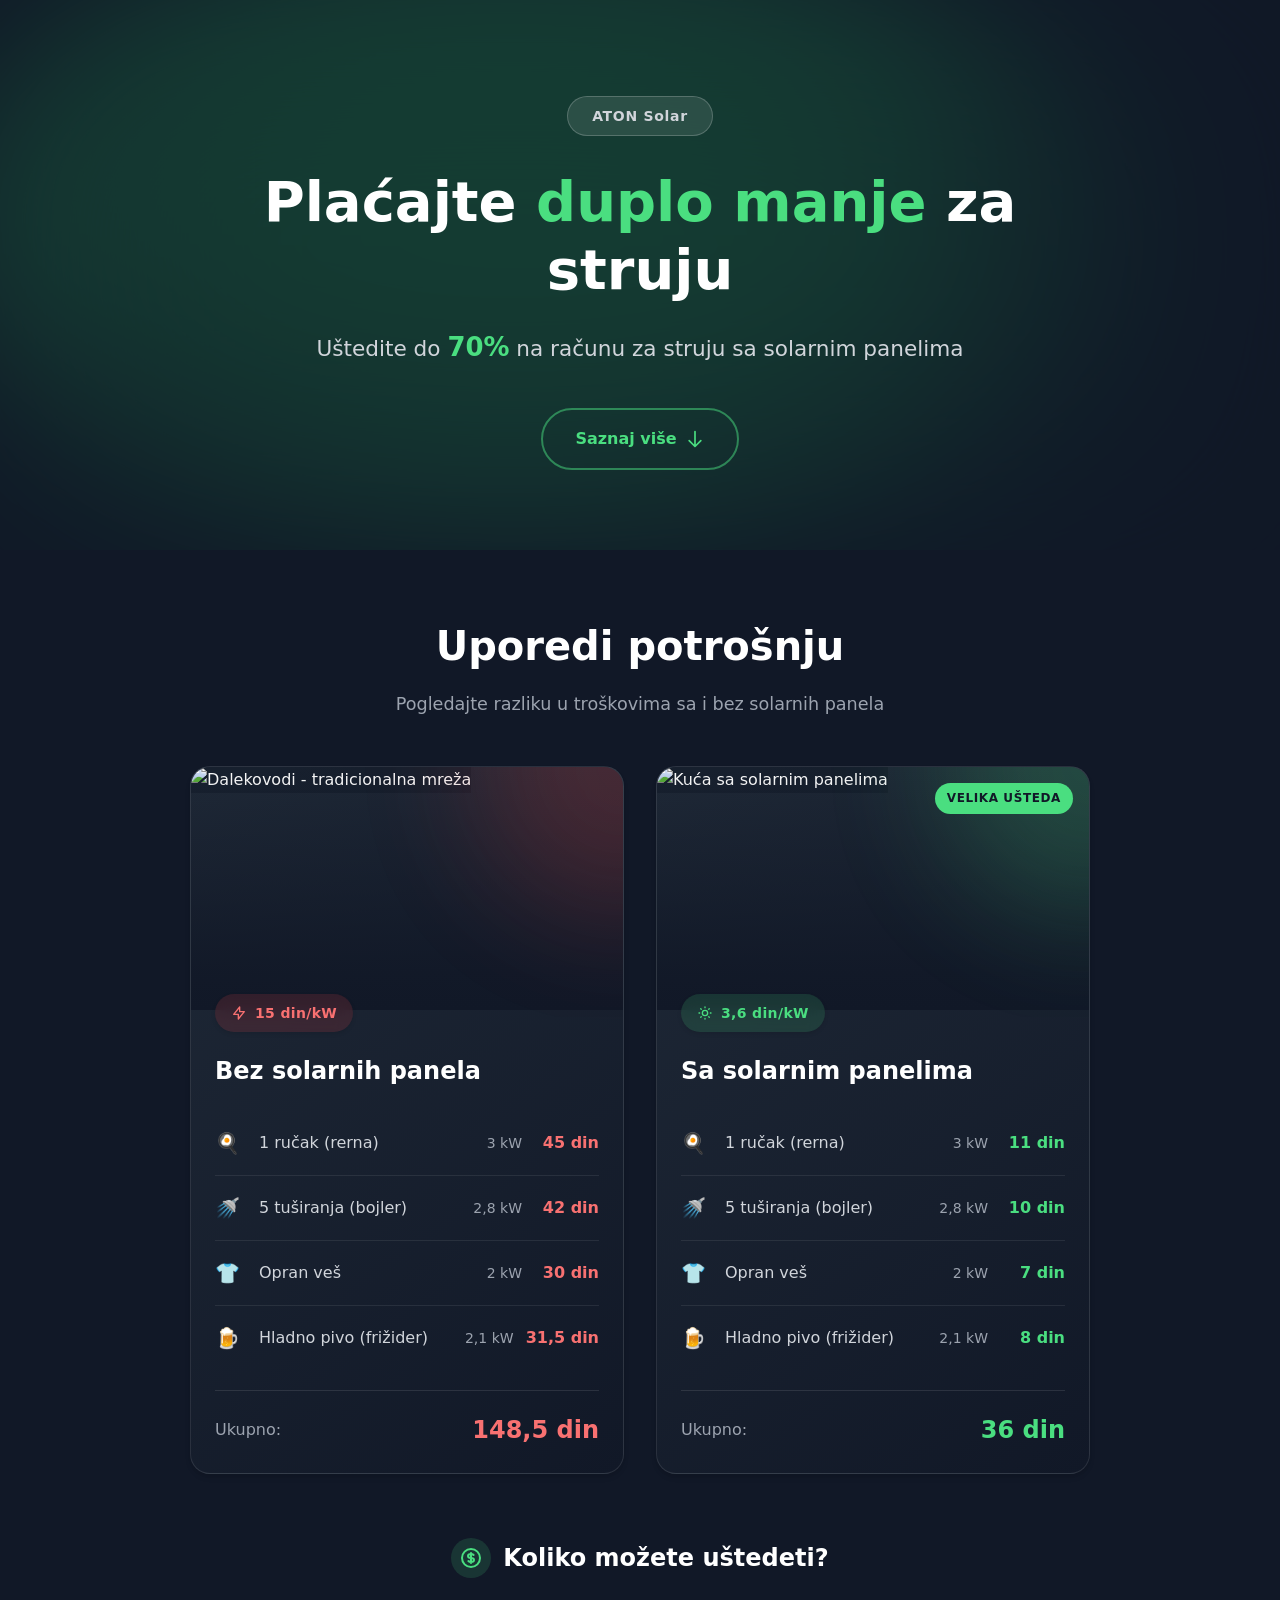
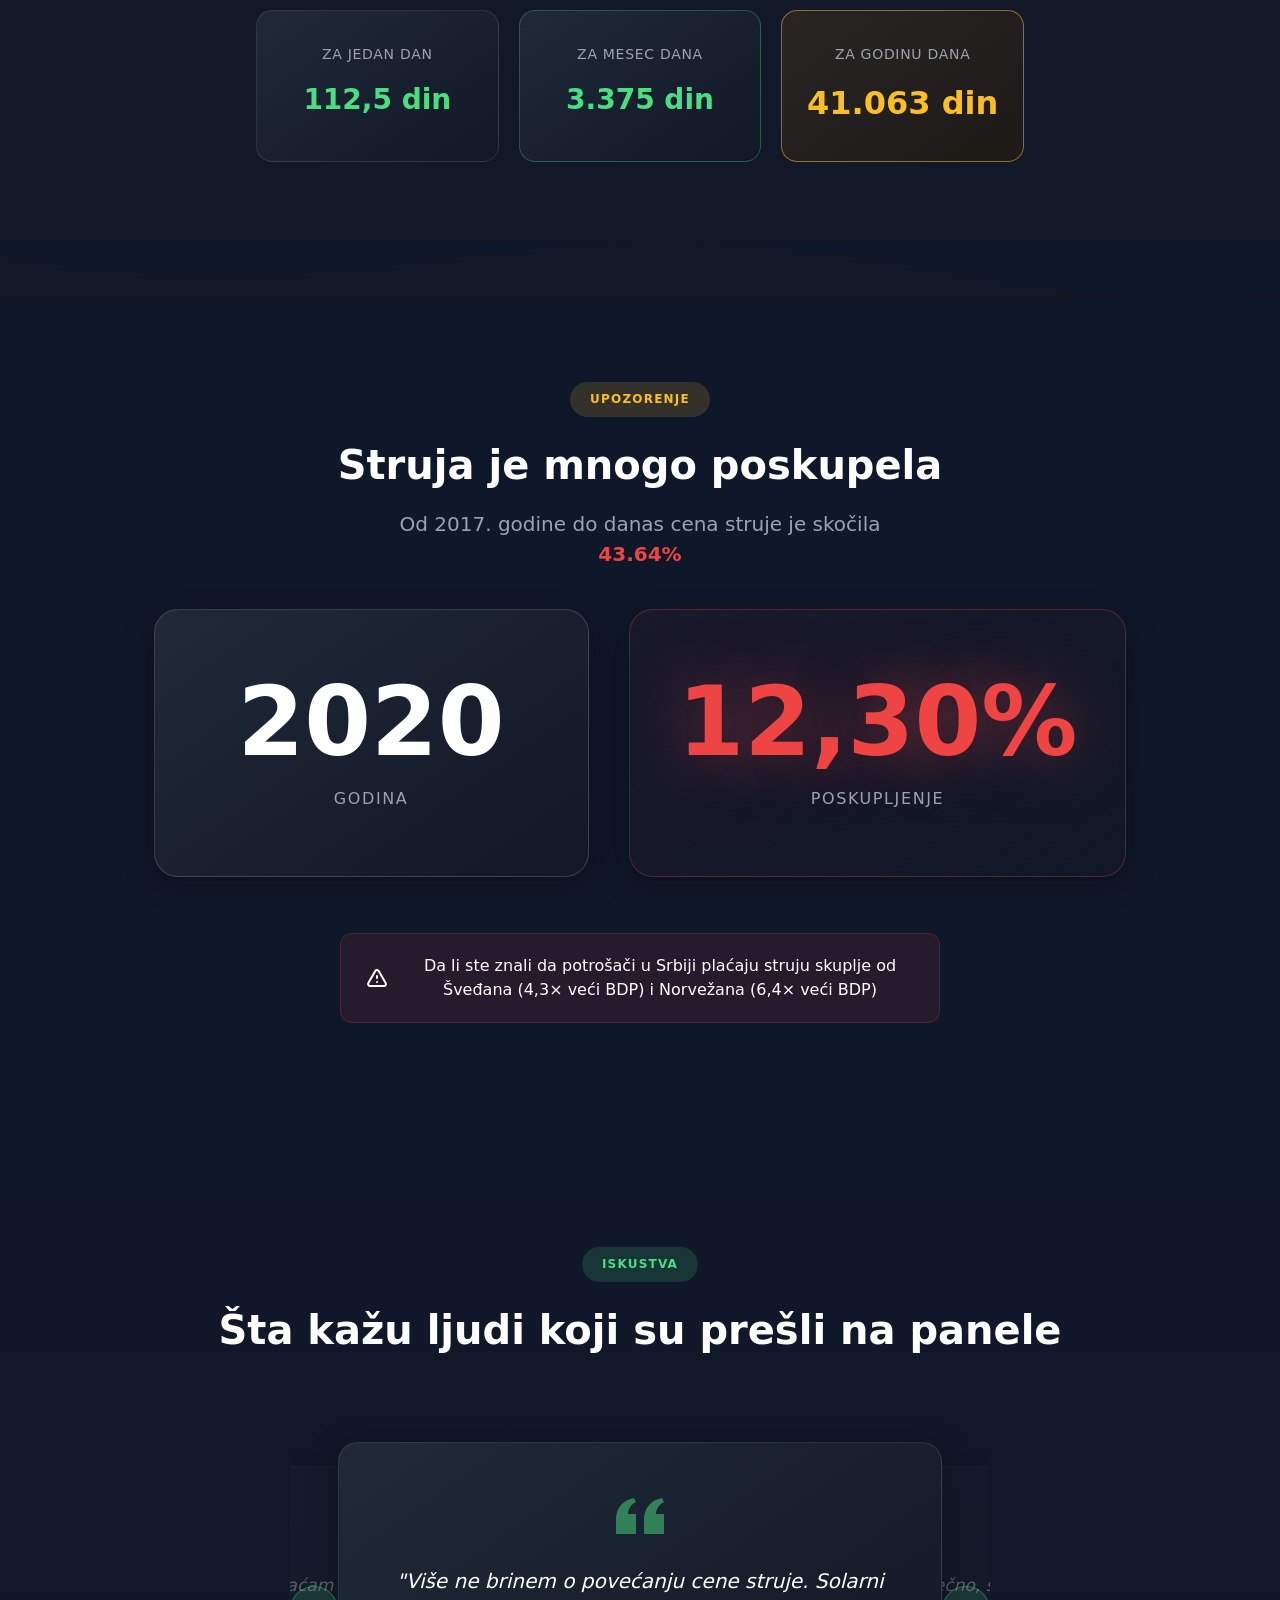
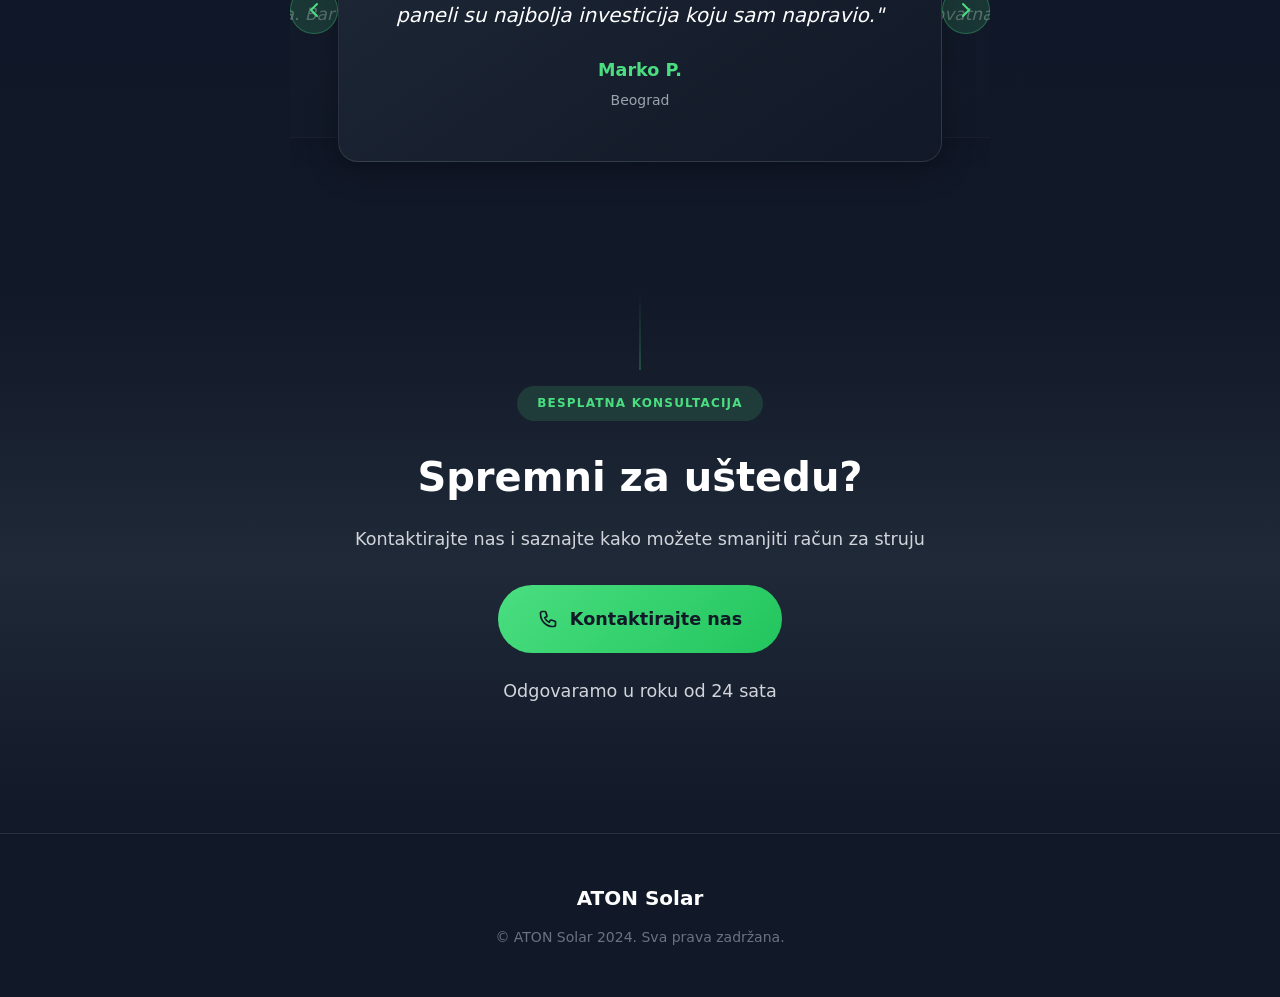
==== index.html @ 5582c6a4 "Initial commit - paneli project 🤖 Generated with [Claude Code](https://claude.com/claude-code)  Co-A" ====
<!DOCTYPE html>
<html lang="sr">
<head>
  <meta charset="UTF-8">
  <meta name="viewport" content="width=device-width, initial-scale=1.0">
  <title>ATON Solar - Uštedite sa solarnim panelima</title>
  <link rel="stylesheet" href="style.css">
</head>
<body>
  <!-- Hero Section -->
  <section class="hero">
    <!-- Aurora Effect Background -->
    <div class="aurora-effect">
      <div class="aurora-color"></div>
      <div class="aurora-color"></div>
      <div class="aurora-color"></div>
    </div>
    <div class="aurora-overlay"></div>

    <div class="hero-content">
      <div class="hero-badge">ATON Solar</div>
      <h1>Plaćajte <span class="highlight">duplo manje</span> za struju</h1>
      <p class="hero-subtitle">Uštedite do <strong>70%</strong> na računu za struju sa solarnim panelima</p>
      <div class="hero-cta">
        <a href="#comparison" class="hero-button">
          <span>Saznaj više</span>
          <svg class="icon" fill="none" stroke="currentColor" viewBox="0 0 24 24">
            <path stroke-linecap="round" stroke-linejoin="round" stroke-width="2" d="M19 14l-7 7m0 0l-7-7m7 7V3"></path>
          </svg>
        </a>
      </div>
    </div>
  </section>

  <!-- Comparison Section -->
  <section class="comparison" id="comparison">
    <div class="section-header">
      <h2>Uporedi potrošnju</h2>
      <p class="section-desc">Pogledajte razliku u troškovima sa i bez solarnih panela</p>
    </div>

    <div class="carousel-wrapper">
      <div class="container">
        <!-- Card: Bez panela -->
        <div class="card card--without">
          <div class="card-header">
            <img src="https://images.unsplash.com/photo-1473341304170-971dccb5ac1e?auto=format&fit=crop&q=80&w=600&h=400"
                 alt="Dalekovodi - tradicionalna mreža"
                 class="card-image"
                 loading="lazy">
            <div class="card-overlay card-overlay--red"></div>
          </div>
          <span class="card-label card-label--red">
            <svg class="icon" fill="none" stroke="currentColor" viewBox="0 0 24 24">
              <path stroke-linecap="round" stroke-linejoin="round" stroke-width="2" d="M13 10V3L4 14h7v7l9-11h-7z"></path>
            </svg>
            15 din/kW
          </span>
          <div class="card-content">
            <h2 class="card-title">Bez solarnih panela</h2>
            <div class="card-details">
              <ul class="consumption-list">
                <li>
                  <span class="item-icon">🍳</span>
                  <span class="item-text">1 ručak (rerna)</span>
                  <span class="item-power">3 kW</span>
                  <span class="item-cost item-cost--red">45 din</span>
                </li>
                <li>
                  <span class="item-icon">🚿</span>
                  <span class="item-text">5 tuširanja (bojler)</span>
                  <span class="item-power">2,8 kW</span>
                  <span class="item-cost item-cost--red">42 din</span>
                </li>
                <li>
                  <span class="item-icon">👕</span>
                  <span class="item-text">Opran veš</span>
                  <span class="item-power">2 kW</span>
                  <span class="item-cost item-cost--red">30 din</span>
                </li>
                <li>
                  <span class="item-icon">🍺</span>
                  <span class="item-text">Hladno pivo (frižider)</span>
                  <span class="item-power">2,1 kW</span>
                  <span class="item-cost item-cost--red">31,5 din</span>
                </li>
              </ul>
            </div>
            <div class="card-meta">
              <div class="card-total">
                <span>Ukupno:</span>
                <span class="total-price total-price--red">148,5 din</span>
              </div>
            </div>
          </div>
        </div>

        <!-- Card: Sa panelima -->
        <div class="card card--with">
          <div class="card-header">
            <img src="https://images.unsplash.com/photo-1509391366360-2e959784a276?auto=format&fit=crop&q=80&w=600&h=400"
                 alt="Kuća sa solarnim panelima"
                 class="card-image"
                 loading="lazy">
            <div class="card-overlay card-overlay--green"></div>
          </div>
          <span class="card-label card-label--green">
            <svg class="icon" fill="none" stroke="currentColor" viewBox="0 0 24 24">
              <path stroke-linecap="round" stroke-linejoin="round" stroke-width="2" d="M12 3v1m0 16v1m9-9h-1M4 12H3m15.364 6.364l-.707-.707M6.343 6.343l-.707-.707m12.728 0l-.707.707M6.343 17.657l-.707.707M16 12a4 4 0 11-8 0 4 4 0 018 0z"></path>
            </svg>
            3,6 din/kW
          </span>
          <div class="card-badge">VELIKA UŠTEDA</div>
          <div class="card-content">
            <h2 class="card-title">Sa solarnim panelima</h2>
            <div class="card-details">
              <ul class="consumption-list">
                <li>
                  <span class="item-icon">🍳</span>
                  <span class="item-text">1 ručak (rerna)</span>
                  <span class="item-power">3 kW</span>
                  <span class="item-cost item-cost--green">11 din</span>
                </li>
                <li>
                  <span class="item-icon">🚿</span>
                  <span class="item-text">5 tuširanja (bojler)</span>
                  <span class="item-power">2,8 kW</span>
                  <span class="item-cost item-cost--green">10 din</span>
                </li>
                <li>
                  <span class="item-icon">👕</span>
                  <span class="item-text">Opran veš</span>
                  <span class="item-power">2 kW</span>
                  <span class="item-cost item-cost--green">7 din</span>
                </li>
                <li>
                  <span class="item-icon">🍺</span>
                  <span class="item-text">Hladno pivo (frižider)</span>
                  <span class="item-power">2,1 kW</span>
                  <span class="item-cost item-cost--green">8 din</span>
                </li>
              </ul>
            </div>
            <div class="card-meta">
              <div class="card-total">
                <span>Ukupno:</span>
                <span class="total-price total-price--green">36 din</span>
              </div>
            </div>
          </div>
        </div>
      </div>
      <!-- Carousel Indicators -->
      <div class="carousel-indicators">
        <button class="indicator active" data-index="0" aria-label="Kartica 1"></button>
        <button class="indicator" data-index="1" aria-label="Kartica 2"></button>
      </div>
    </div>

    <!-- Savings Summary -->
    <div class="savings-summary">
      <div class="savings-header">
        <span class="savings-icon">
          <svg fill="none" stroke="currentColor" viewBox="0 0 24 24">
            <path stroke-linecap="round" stroke-linejoin="round" stroke-width="2" d="M12 8c-1.657 0-3 .895-3 2s1.343 2 3 2 3 .895 3 2-1.343 2-3 2m0-8c1.11 0 2.08.402 2.599 1M12 8V7m0 1v8m0 0v1m0-1c-1.11 0-2.08-.402-2.599-1M21 12a9 9 0 11-18 0 9 9 0 0118 0z"></path>
          </svg>
        </span>
        <h3 class="savings-title">Koliko možete uštedeti?</h3>
      </div>
      <div class="savings-grid">
        <div class="savings-card">
          <span class="savings-period">Za jedan dan</span>
          <span class="savings-amount">112,5 din</span>
        </div>
        <div class="savings-card savings-card--highlight">
          <span class="savings-period">Za mesec dana</span>
          <span class="savings-amount">3.375 din</span>
        </div>
        <div class="savings-card savings-card--featured">
          <span class="savings-period">Za godinu dana</span>
          <span class="savings-amount">41.063 din</span>
        </div>
      </div>
    </div>
  </section>

  <!-- Wave Divider -->
  <div class="wave-divider">
    <svg viewBox="0 0 1200 120" preserveAspectRatio="none">
      <path d="M321.39,56.44c58-10.79,114.16-30.13,172-41.86,82.39-16.72,168.19-17.73,250.45-.39C823.78,31,906.67,72,985.66,92.83c70.05,18.48,146.53,26.09,214.34,3V0H0V27.35A600.21,600.21,0,0,0,321.39,56.44Z"></path>
    </svg>
  </div>

  <!-- Price Increase Section -->
  <section class="price-increase">
    <div class="price-increase-content">
      <div class="section-header section-header--light">
        <span class="section-label section-label--warning">Upozorenje</span>
        <h2 class="price-increase-subtitle">Struja je mnogo poskupela</h2>
        <p class="counter-subtitle">Od 2017. godine do danas cena struje je skočila <span class="highlight-red">43.64%</span></p>
      </div>

      <div class="counter-display">
        <div class="counter-year">
          <span class="counter-year-value" id="counterYear">2017</span>
          <span class="counter-label">godina</span>
        </div>
        <div class="counter-percent">
          <span class="counter-percent-value" id="counterPercent">0%</span>
          <span class="counter-label">poskupljenje</span>
        </div>
      </div>

      <div class="price-increase-fact">
        <svg class="fact-icon" fill="none" stroke="currentColor" viewBox="0 0 24 24">
          <path stroke-linecap="round" stroke-linejoin="round" stroke-width="2" d="M12 9v2m0 4h.01m-6.938 4h13.856c1.54 0 2.502-1.667 1.732-3L13.732 4c-.77-1.333-2.694-1.333-3.464 0L3.34 16c-.77 1.333.192 3 1.732 3z"></path>
        </svg>
        <p>Da li ste znali da potrošači u Srbiji plaćaju struju skuplje od Šveđana (4,3× veći BDP) i Norvežana (6,4× veći BDP)</p>
      </div>

     
      </div>
    </div>
  </section>

  <!-- Testimonials Section -->
  <section class="testimonials">
    <div class="section-header">
      <span class="section-label">Iskustva</span>
      <h2>Šta kažu ljudi koji su prešli na panele</h2>
    </div>

    <div class="testimonials-container">
      <input type="radio" name="testimonial-slider" id="testimonial-1" checked>
      <input type="radio" name="testimonial-slider" id="testimonial-2">
      <input type="radio" name="testimonial-slider" id="testimonial-3">

      <div class="testimonial-cards">
        <!-- Testimonial Card 1 -->
        <label class="testimonial-card" for="testimonial-1" id="review-1">
          <div class="testimonial-content">
            <div class="testimonial-text">
              <div class="quote-icon">
                <svg fill="currentColor" viewBox="0 0 24 24">
                  <path d="M14.017 21v-7.391c0-5.704 3.731-9.57 8.983-10.609l.995 2.151c-2.432.917-3.995 3.638-3.995 5.849h4v10h-9.983zm-14.017 0v-7.391c0-5.704 3.748-9.57 9-10.609l.996 2.151c-2.433.917-3.996 3.638-3.996 5.849h3.983v10h-9.983z"/>
                </svg>
              </div>
              <p class="testimonial-quote">"Više ne brinem o povećanju cene struje. Solarni paneli su najbolja investicija koju sam napravio."</p>
              <h4 class="testimonial-name">Marko P.</h4>
              <p class="testimonial-location">Beograd</p>
            </div>
          </div>
        </label>

        <!-- Testimonial Card 2 -->
        <label class="testimonial-card" for="testimonial-2" id="review-2">
          <div class="testimonial-content">
            <div class="testimonial-text">
              <div class="quote-icon">
                <svg fill="currentColor" viewBox="0 0 24 24">
                  <path d="M14.017 21v-7.391c0-5.704 3.731-9.57 8.983-10.609l.995 2.151c-2.432.917-3.995 3.638-3.995 5.849h4v10h-9.983zm-14.017 0v-7.391c0-5.704 3.748-9.57 9-10.609l.996 2.151c-2.433.917-3.996 3.638-3.996 5.849h3.983v10h-9.983z"/>
                </svg>
              </div>
              <p class="testimonial-quote">"Plaćao sam 3000 dinara mesečno, sad plaćam 300. Razlika je neverovatna!"</p>
              <h4 class="testimonial-name">Jovan S.</h4>
              <p class="testimonial-location">Novi Sad</p>
            </div>
          </div>
        </label>

        <!-- Testimonial Card 3 -->
        <label class="testimonial-card" for="testimonial-3" id="review-3">
          <div class="testimonial-content">
            <div class="testimonial-text">
              <div class="quote-icon">
                <svg fill="currentColor" viewBox="0 0 24 24">
                  <path d="M14.017 21v-7.391c0-5.704 3.731-9.57 8.983-10.609l.995 2.151c-2.432.917-3.995 3.638-3.995 5.849h4v10h-9.983zm-14.017 0v-7.391c0-5.704 3.748-9.57 9-10.609l.996 2.151c-2.433.917-3.996 3.638-3.996 5.849h3.983v10h-9.983z"/>
                </svg>
              </div>
              <p class="testimonial-quote">"Bolje da plaćam rate za panele nego rasipništvo EPS-a. Bar znam gde mi novac ide."</p>
              <h4 class="testimonial-name">Ana M.</h4>
              <p class="testimonial-location">Niš</p>
            </div>
          </div>
        </label>
      </div>

      <!-- Navigation Arrows -->
      <div class="testimonial-navigation">
        <!-- Left Arrows -->
        <label class="testimonial-nav-arrow testimonial-nav-arrow-left" for="testimonial-3" id="testimonial-nav-left-1">
          <svg width="24" height="24" viewBox="0 0 24 24" fill="none" stroke="currentColor" stroke-width="2" stroke-linecap="round" stroke-linejoin="round">
            <polyline points="15 18 9 12 15 6"></polyline>
          </svg>
        </label>
        <label class="testimonial-nav-arrow testimonial-nav-arrow-left" for="testimonial-1" id="testimonial-nav-left-2">
          <svg width="24" height="24" viewBox="0 0 24 24" fill="none" stroke="currentColor" stroke-width="2" stroke-linecap="round" stroke-linejoin="round">
            <polyline points="15 18 9 12 15 6"></polyline>
          </svg>
        </label>
        <label class="testimonial-nav-arrow testimonial-nav-arrow-left" for="testimonial-2" id="testimonial-nav-left-3">
          <svg width="24" height="24" viewBox="0 0 24 24" fill="none" stroke="currentColor" stroke-width="2" stroke-linecap="round" stroke-linejoin="round">
            <polyline points="15 18 9 12 15 6"></polyline>
          </svg>
        </label>

        <!-- Right Arrows -->
        <label class="testimonial-nav-arrow testimonial-nav-arrow-right" for="testimonial-2" id="testimonial-nav-right-1">
          <svg width="24" height="24" viewBox="0 0 24 24" fill="none" stroke="currentColor" stroke-width="2" stroke-linecap="round" stroke-linejoin="round">
            <polyline points="9 18 15 12 9 6"></polyline>
          </svg>
        </label>
        <label class="testimonial-nav-arrow testimonial-nav-arrow-right" for="testimonial-3" id="testimonial-nav-right-2">
          <svg width="24" height="24" viewBox="0 0 24 24" fill="none" stroke="currentColor" stroke-width="2" stroke-linecap="round" stroke-linejoin="round">
            <polyline points="9 18 15 12 9 6"></polyline>
          </svg>
        </label>
        <label class="testimonial-nav-arrow testimonial-nav-arrow-right" for="testimonial-1" id="testimonial-nav-right-3">
          <svg width="24" height="24" viewBox="0 0 24 24" fill="none" stroke="currentColor" stroke-width="2" stroke-linecap="round" stroke-linejoin="round">
            <polyline points="9 18 15 12 9 6"></polyline>
          </svg>
        </label>
      </div>
    </div>
  </section>

  <!-- CTA Section -->
  <section class="cta">
    <div class="cta-content">
      <div class="cta-badge">Besplatna konsultacija</div>
      <h2>Spremni za uštedu?</h2>
      <p>Kontaktirajte nas i saznajte kako možete smanjiti račun za struju</p>
      <a href="#" class="cta-button">
        <svg class="icon" fill="none" stroke="currentColor" viewBox="0 0 24 24">
          <path stroke-linecap="round" stroke-linejoin="round" stroke-width="2" d="M3 5a2 2 0 012-2h3.28a1 1 0 01.948.684l1.498 4.493a1 1 0 01-.502 1.21l-2.257 1.13a11.042 11.042 0 005.516 5.516l1.13-2.257a1 1 0 011.21-.502l4.493 1.498a1 1 0 01.684.949V19a2 2 0 01-2 2h-1C9.716 21 3 14.284 3 6V5z"></path>
        </svg>
        Kontaktirajte nas
      </a>
      <p class="cta-note">Odgovaramo u roku od 24 sata</p>
    </div>
  </section>

  <footer class="footer">
    <div class="footer-content">
      <div class="footer-brand">ATON Solar</div>
      <p class="footer-copy">© ATON Solar 2024. Sva prava zadržana.</p>
    </div>
  </footer>

  <script>
    // Mobile carousel functionality
    const container = document.querySelector('.container');
    const indicators = document.querySelectorAll('.indicator');

    // Update indicators on scroll
    container.addEventListener('scroll', () => {
      const scrollLeft = container.scrollLeft;
      const cardWidth = container.querySelector('.card').offsetWidth;
      const gap = 32; // 2rem gap
      const activeIndex = Math.round(scrollLeft / (cardWidth + gap));

      indicators.forEach((indicator, index) => {
        indicator.classList.toggle('active', index === activeIndex);
      });
    });

    // Click on indicator to scroll to card
    indicators.forEach((indicator, index) => {
      indicator.addEventListener('click', () => {
        const cardWidth = container.querySelector('.card').offsetWidth;
        const gap = 32;
        container.scrollTo({
          left: index * (cardWidth + gap),
          behavior: 'smooth'
        });
      });
    });

    // Price increase counter animation
    const priceData = [
      { year: 2017, percent: 0 },
      { year: 2018, percent: 5.2 },
      { year: 2019, percent: 8.7 },
      { year: 2020, percent: 12.3 },
      { year: 2021, percent: 18.5 },
      { year: 2022, percent: 25.8 },
      { year: 2023, percent: 32.4 },
      { year: 2024, percent: 38.9 },
      { year: 2025, percent: 43.64 }
    ];

    const counterYear = document.getElementById('counterYear');
    const counterPercent = document.getElementById('counterPercent');
    const priceSection = document.querySelector('.price-increase');
    let counterStarted = false;

    function animateCounter() {
      if (counterStarted) return;
      counterStarted = true;

      let index = 0;
      const interval = setInterval(() => {
        counterYear.textContent = priceData[index].year;
        counterPercent.textContent = priceData[index].percent.toFixed(2).replace('.', ',') + '%';

        index++;
        if (index >= priceData.length) {
          clearInterval(interval);
        }
      }, 400);
    }

    // Intersection Observer to trigger counter when section is visible
    const observer = new IntersectionObserver((entries) => {
      entries.forEach(entry => {
        if (entry.isIntersecting) {
          animateCounter();
        }
      });
    }, { threshold: 0.5 });

    observer.observe(priceSection);

    // Smooth scroll for hero button
    document.querySelector('.hero-button').addEventListener('click', (e) => {
      e.preventDefault();
      document.querySelector('#comparison').scrollIntoView({ behavior: 'smooth' });
    });
  </script>
</body>
</html>
---- style.css ----
/* Reset and Base Styles */
* {
  margin: 0;
  padding: 0;
  box-sizing: border-box;
}

html {
  scroll-behavior: smooth;
}

body {
  background-color: #111827;
  min-height: 100vh;
  margin: 0;
  font-family: system-ui, -apple-system, BlinkMacSystemFont, 'Segoe UI', Roboto, Oxygen, Ubuntu, Cantarell, sans-serif;
  color: white;
  line-height: 1.6;
  overflow-x: hidden;
}

/* ==========================================
   SECTION HEADERS - Consistent styling
   ========================================== */
.section-header {
  text-align: center;
  margin-bottom: 3rem;
  padding: 0 1rem;
}

.section-label {
  display: inline-block;
  padding: 0.5rem 1.25rem;
  background: rgba(74, 222, 128, 0.15);
  color: #4ade80;
  border-radius: 9999px;
  font-size: 0.75rem;
  font-weight: 600;
  text-transform: uppercase;
  letter-spacing: 0.1em;
  margin-bottom: 1rem;
}

.section-label--warning {
  background: rgba(251, 191, 36, 0.15);
  color: #fbbf24;
}

.section-label--info {
  background: rgba(96, 165, 250, 0.15);
  color: #60a5fa;
}

.section-header h2 {
  font-size: clamp(1.75rem, 4vw, 2.5rem);
  color: white;
  margin-bottom: 0.75rem;
  font-weight: 700;
}

.section-desc {
  font-size: 1.1rem;
  color: #9ca3af;
  max-width: 500px;
  margin: 0 auto;
}

/* ==========================================
   HERO SECTION
   ========================================== */
.hero {
  padding: 6rem 2rem 5rem;
  text-align: center;
  background: #111827;
  position: relative;
  overflow: hidden;
  min-height: 60vh;
  display: flex;
  align-items: center;
  justify-content: center;
}

/* Aurora Effect */
.aurora-effect {
  position: absolute;
  top: 0;
  left: 0;
  width: 100%;
  height: 100%;
  z-index: 0;
  overflow: hidden;
}

.aurora-color {
  width: 80%;
  height: 80%;
  border-radius: 50%;
  position: absolute;
  filter: blur(80px);
  opacity: 0.6;
}

.aurora-color:nth-child(1) {
  background-color: #22c55e;
  animation: aurora-hue 10s linear infinite, aurora-move1 19s linear infinite;
}

.aurora-color:nth-child(2) {
  background-color: #4ade80;
  animation: aurora-hue 15s linear infinite, aurora-move2 25s linear infinite;
}

.aurora-color:nth-child(3) {
  background-color: #16a34a;
  animation: aurora-hue 20s linear infinite, aurora-move3 15s linear infinite;
}

.aurora-overlay {
  position: absolute;
  top: 0;
  left: 0;
  width: 100%;
  height: 100%;
  background-color: rgba(17, 24, 39, 0.75);
  backdrop-filter: blur(120px);
  -webkit-backdrop-filter: blur(120px);
  z-index: 1;
}

@keyframes aurora-hue {
  to {
    filter: hue-rotate(360deg) blur(80px);
  }
}

@keyframes aurora-move1 {
  0% {
    top: -20%;
    left: -20%;
  }
  25% {
    left: 20%;
  }
  50% {
    top: 60%;
  }
  75% {
    left: 60%;
  }
  100% {
    top: -20%;
    left: -20%;
  }
}

@keyframes aurora-move2 {
  0% {
    top: 30%;
    left: 80%;
  }
  25% {
    top: 70%;
  }
  50% {
    left: -20%;
  }
  75% {
    top: -10%;
  }
  100% {
    top: 30%;
    left: 80%;
  }
}

@keyframes aurora-move3 {
  0% {
    top: 80%;
    left: 30%;
  }
  25% {
    left: 70%;
  }
  50% {
    top: -10%;
  }
  75% {
    left: -10%;
  }
  100% {
    top: 80%;
    left: 30%;
  }
}

.hero-content {
  max-width: 800px;
  margin: 0 auto;
  position: relative;
  z-index: 2;
}

.hero-badge {
  display: inline-block;
  padding: 0.5rem 1.5rem;
  background: rgba(255, 255, 255, 0.1);
  border: 1px solid rgba(255, 255, 255, 0.2);
  border-radius: 9999px;
  font-size: 0.875rem;
  font-weight: 600;
  color: #d1d5db;
  margin-bottom: 2rem;
  letter-spacing: 0.05em;
}

.hero h1 {
  font-size: clamp(2rem, 6vw, 3.5rem);
  margin-bottom: 1.5rem;
  line-height: 1.2;
  color: white;
  font-weight: 800;
}

.hero .highlight {
  color: #4ade80;
  position: relative;
}

.hero-subtitle {
  font-size: clamp(1.1rem, 2.5vw, 1.35rem);
  color: #d1d5db;
  margin-bottom: 2.5rem;
  line-height: 1.6;
}

.hero-subtitle strong {
  color: #4ade80;
  font-size: 1.2em;
}

.hero-cta {
  margin-top: 1rem;
}

.hero-button {
  display: inline-flex;
  align-items: center;
  gap: 0.5rem;
  padding: 1rem 2rem;
  background: transparent;
  border: 2px solid rgba(74, 222, 128, 0.5);
  color: #4ade80;
  border-radius: 9999px;
  text-decoration: none;
  font-weight: 600;
  font-size: 1rem;
  transition: all 0.3s ease;
}

.hero-button:hover {
  background: rgba(74, 222, 128, 0.1);
  border-color: #4ade80;
  transform: translateY(-2px);
}

.hero-button .icon {
  width: 1.25rem;
  height: 1.25rem;
  animation: bounce 2s infinite;
}

@keyframes bounce {
  0%, 20%, 50%, 80%, 100% {
    transform: translateY(0);
  }
  40% {
    transform: translateY(5px);
  }
  60% {
    transform: translateY(3px);
  }
}

/* ==========================================
   SECTION DIVIDERS
   ========================================== */
.section-divider {
  display: flex;
  align-items: center;
  justify-content: center;
  gap: 1.5rem;
  padding: 2rem 2rem;
  background: #111827;
}

.section-divider--dark {
  background: linear-gradient(180deg, #0f172a 0%, #111827 100%);
}

.divider-line {
  flex: 1;
  max-width: 150px;
  height: 1px;
  background: linear-gradient(90deg, transparent, rgba(255, 255, 255, 0.2), transparent);
}

.divider-icon {
  width: 48px;
  height: 48px;
  display: flex;
  align-items: center;
  justify-content: center;
  background: rgba(74, 222, 128, 0.1);
  border: 1px solid rgba(74, 222, 128, 0.3);
  border-radius: 50%;
  color: #4ade80;
}

.divider-icon--green {
  background: rgba(74, 222, 128, 0.1);
  border-color: rgba(74, 222, 128, 0.3);
  color: #4ade80;
}

.divider-icon svg {
  width: 24px;
  height: 24px;
}

.divider-label {
  padding: 0.5rem 1.5rem;
  background: rgba(74, 222, 128, 0.1);
  border: 1px solid rgba(74, 222, 128, 0.3);
  border-radius: 9999px;
  color: #4ade80;
  font-size: 0.75rem;
  font-weight: 600;
  text-transform: uppercase;
  letter-spacing: 0.1em;
  white-space: nowrap;
}

/* Wave Divider */
.wave-divider {
  height: 60px;
  overflow: hidden;
  background: #111827;
}

.wave-divider svg {
  display: block;
  width: 100%;
  height: 100%;
  fill: #0f172a;
}

/* ==========================================
   COMPARISON SECTION
   ========================================== */
.comparison {
  padding: 4rem 2rem 5rem;
  background: #111827;
}

/* Container */
.container {
  display: grid;
  grid-template-columns: repeat(auto-fit, minmax(340px, 1fr));
  gap: 2rem;
  max-width: 900px;
  margin: 0 auto;
}

/* Card Styles */
.card {
  background: linear-gradient(145deg, #1f2937, #111827);
  border: 1px solid rgba(255, 255, 255, 0.1);
  border-radius: 20px;
  box-shadow: 0 4px 6px -1px rgba(0, 0, 0, 0.1),
              0 2px 4px -1px rgba(0, 0, 0, 0.06);
  transition: transform 0.3s ease, box-shadow 0.3s ease;
  position: relative;
  overflow: hidden;
  display: flex;
  flex-direction: column;
  width: 100%;
  color: white;
  animation: cardEntrance 0.5s ease-out;
  animation-fill-mode: backwards;
}

.card:nth-child(2) {
  animation-delay: 0.15s;
}

/* Gradient corner effect */
.card--without::after {
  content: '';
  position: absolute;
  top: -150px;
  right: -150px;
  width: 300px;
  height: 300px;
  border-radius: 50%;
  filter: blur(60px);
  opacity: 0.2;
  transition: opacity 0.3s ease;
  z-index: 1;
  background: #ef4444;
}

.card--with::after {
  content: '';
  position: absolute;
  top: -150px;
  right: -150px;
  width: 300px;
  height: 300px;
  border-radius: 50%;
  filter: blur(60px);
  opacity: 0.2;
  transition: opacity 0.3s ease;
  z-index: 1;
  background: #4ade80;
}

/* Card Header and Image Styles */
.card-header {
  position: relative;
  width: 100%;
  border-radius: 16px 16px 0 0;
  overflow: hidden;
  aspect-ratio: 16/9;
  display: block;
  animation: fadeInDown 0.6s ease-out;
}

.card-image {
  width: 100%;
  height: 100%;
  object-fit: cover;
  object-position: center;
  transition: transform 0.5s ease;
  background-color: rgba(17, 24, 39, 0.5);
  aspect-ratio: 16/9;
}

.card-overlay {
  position: absolute;
  inset: 0;
}

.card-overlay--red {
  background: linear-gradient(
    180deg,
    rgba(239, 68, 68, 0) 0%,
    rgba(17, 24, 39, 0.5) 50%,
    rgba(17, 24, 39, 0.9) 85%,
    rgba(17, 24, 39, 1) 100%
  );
}

.card-overlay--green {
  background: linear-gradient(
    180deg,
    rgba(74, 222, 128, 0) 0%,
    rgba(17, 24, 39, 0.5) 50%,
    rgba(17, 24, 39, 0.9) 85%,
    rgba(17, 24, 39, 1) 100%
  );
}

/* Card Content Styles */
.card-content {
  position: relative;
  z-index: 1;
  flex-grow: 1;
  display: flex;
  flex-direction: column;
  padding: 0 1.5rem 1.5rem;
}

.card-title {
  font-size: 1.5rem;
  font-weight: 600;
  margin-bottom: 1.25rem;
  color: white;
}

.card-details {
  display: flex;
  flex-direction: column;
  gap: 1rem;
}

/* Card Badge */
.card-badge {
  position: absolute;
  top: 1rem;
  right: 1rem;
  background: #4ade80;
  color: #111827;
  padding: 0.375rem 0.75rem;
  border-radius: 9999px;
  font-size: 0.75rem;
  font-weight: 700;
  text-transform: uppercase;
  letter-spacing: 0.05em;
  z-index: 10;
}

/* Label Styles */
.card-label {
  position: relative;
  z-index: 2;
  padding: 0.5rem 1rem;
  margin: -1rem 1.5rem 1.25rem 1.5rem;
  border-radius: 9999px;
  backdrop-filter: blur(8px);
  font-weight: 600;
  font-size: 0.875rem;
  letter-spacing: 0.025em;
  display: inline-flex;
  align-items: center;
  gap: 0.5rem;
  width: fit-content;
  box-shadow: 0 2px 4px rgba(0, 0, 0, 0.1);
}

.card-label--red {
  color: #f87171;
  background: rgba(239, 68, 68, 0.15);
}

.card-label--green {
  color: #4ade80;
  background: rgba(74, 222, 128, 0.15);
}

/* Icon Styles */
.icon {
  width: 1rem;
  height: 1rem;
}

/* Consumption List */
.consumption-list {
  list-style: none;
}

.consumption-list li {
  display: grid;
  grid-template-columns: 2rem 1fr auto auto;
  gap: 0.75rem;
  align-items: center;
  padding: 1rem 0;
  border-bottom: 1px solid rgba(255, 255, 255, 0.08);
}

.consumption-list li:last-child {
  border-bottom: none;
}

.item-icon {
  font-size: 1.25rem;
}

.item-text {
  font-weight: 500;
  color: #d1d5db;
}

.item-power {
  color: #9ca3af;
  font-size: 0.875rem;
}

.item-cost {
  font-weight: bold;
  min-width: 65px;
  text-align: right;
}

.item-cost--red {
  color: #f87171;
}

.item-cost--green {
  color: #4ade80;
}

/* Card Meta / Total */
.card-meta {
  margin-top: 1.25rem;
  padding-top: 1.25rem;
  border-top: 1px solid rgba(255, 255, 255, 0.1);
}

.card-total {
  display: flex;
  justify-content: space-between;
  align-items: center;
  font-size: 1rem;
  color: #9ca3af;
}

.total-price {
  font-size: 1.5rem;
  font-weight: bold;
}

.total-price--red {
  color: #f87171;
}

.total-price--green {
  color: #4ade80;
}

/* Hover effects */
.card:hover {
  transform: translateY(-5px);
  box-shadow: 0 10px 15px -3px rgba(0, 0, 0, 0.1),
              0 4px 6px -2px rgba(0, 0, 0, 0.05);
}

.card:hover .card-image {
  transform: scale(1.1) translateY(-5px);
}

.card:hover::after {
  opacity: 0.3;
}

/* ==========================================
   SAVINGS SUMMARY
   ========================================== */
.savings-summary {
  max-width: 800px;
  margin: 4rem auto 0;
  padding: 0 1rem;
}

.savings-header {
  display: flex;
  align-items: center;
  justify-content: center;
  gap: 0.75rem;
  margin-bottom: 2rem;
}

.savings-icon {
  width: 40px;
  height: 40px;
  display: flex;
  align-items: center;
  justify-content: center;
  background: rgba(74, 222, 128, 0.15);
  border-radius: 50%;
  color: #4ade80;
}

.savings-icon svg {
  width: 24px;
  height: 24px;
}

.savings-title {
  text-align: center;
  color: white;
  font-size: 1.5rem;
}

.savings-grid {
  display: grid;
  grid-template-columns: repeat(3, 1fr);
  gap: 1.25rem;
}

.savings-card {
  background: linear-gradient(145deg, #1f2937, #111827);
  border: 1px solid rgba(255, 255, 255, 0.1);
  border-radius: 16px;
  padding: 2rem 1.25rem;
  text-align: center;
  display: flex;
  flex-direction: column;
  gap: 0.75rem;
  transition: transform 0.3s ease, border-color 0.3s ease;
}

.savings-card:hover {
  transform: translateY(-3px);
}

.savings-card--highlight {
  border-color: rgba(74, 222, 128, 0.3);
}

.savings-card--featured {
  border-color: rgba(251, 191, 36, 0.5);
  background: linear-gradient(145deg, #292524, #1c1917);
}

.savings-period {
  font-size: 0.875rem;
  color: #9ca3af;
  text-transform: uppercase;
  letter-spacing: 0.05em;
}

.savings-amount {
  font-size: 1.75rem;
  font-weight: bold;
  color: #4ade80;
}

.savings-card--featured .savings-amount {
  color: #fbbf24;
  font-size: 2rem;
}

/* ==========================================
   PRICE INCREASE SECTION
   ========================================== */
.price-increase {
  padding: 5rem 2rem 6rem;
  background: linear-gradient(180deg, #0f172a 0%, #0f172a 100%);
}

.price-increase-content {
  width: 80%;
  max-width: 1200px;
  margin: 0 auto;
  text-align: center;
}

.section-header--light {
  margin-bottom: 2.5rem;
}

.price-increase-subtitle {
  font-size: clamp(1.5rem, 4vw, 2rem);
  color: white;
  margin-bottom: 0;
  font-weight: 600;
}

.counter-display {
  display: grid;
  grid-template-columns: 1fr 1fr;
  gap: 2.5rem;
  width: 100%;
  margin: 0 auto 3.5rem;
  justify-content: center;
  place-items: center;
}

.counter-year,
.counter-percent {
  display: flex;
  flex-direction: column;
  align-items: center;
  justify-content: center;
  padding: 4rem 3rem;
  min-height: 200px;
  width: 100%;
  background: linear-gradient(145deg, #1f2937, #111827);
  border-radius: 24px;
  border: 1px solid rgba(255, 255, 255, 0.1);
  box-shadow: 0 8px 30px rgba(0, 0, 0, 0.3);
  text-align: center;
}

.counter-year {
  border-color: rgba(255, 255, 255, 0.15);
}

.counter-percent {
  border-color: rgba(239, 68, 68, 0.3);
  background: linear-gradient(145deg, rgba(239, 68, 68, 0.05), #111827);
}

.counter-year-value {
  font-size: clamp(3.5rem, 12vw, 6rem);
  font-weight: 800;
  color: white;
  line-height: 1;
  font-variant-numeric: tabular-nums;
}

.counter-percent-value {
  font-size: clamp(3.5rem, 12vw, 6rem);
  font-weight: 800;
  color: #ef4444;
  line-height: 1;
  text-shadow: 0 0 60px rgba(239, 68, 68, 0.5);
  font-variant-numeric: tabular-nums;
}

.counter-label {
  font-size: 1rem;
  color: #9ca3af;
  margin-top: 1rem;
  text-transform: uppercase;
  letter-spacing: 0.1em;
}

.counter-subtitle {
  font-size: clamp(1rem, 2.5vw, 1.25rem);
  color: #9ca3af;
  font-weight: 400;
  margin: 0.75rem auto 0;
  line-height: 1.5;
  max-width: 500px;
}

.counter-subtitle .highlight-red {
  color: #ef4444;
  font-weight: 700;
}

.price-increase-fact {
  display: flex;
  align-items: center;
  justify-content: center;
  gap: 1rem;
  text-align: center;
  font-size: 1rem;
  color: white;
  margin-bottom: 3rem;
  padding: 1.25rem 1.5rem;
  background: rgba(239, 68, 68, 0.1);
  border: 1px solid rgba(239, 68, 68, 0.2);
  border-radius: 12px;
  max-width: 600px;
  margin-left: auto;
  margin-right: auto;
}

.fact-icon {
  width: 24px;
  height: 24px;
  flex-shrink: 0;
  margin-top: 2px;
}

.price-increase-fact p {
  margin: 0;
  line-height: 1.5;
}

.question-block {
  margin-bottom: 2.5rem;
}

.price-increase-title {
  font-size: clamp(1.25rem, 3vw, 1.75rem);
  color: white;
  line-height: 1.4;
  margin-bottom: 0;
  font-weight: 500;
}

.price-choice {
  display: flex;
  align-items: center;
  justify-content: center;
  gap: 1.5rem;
  max-width: 600px;
  margin: 0 auto;
}

.choice-vs {
  color: #6b7280;
  font-size: 0.875rem;
  font-weight: 500;
  text-transform: uppercase;
  letter-spacing: 0.1em;
}

.choice-card {
  flex: 1;
  padding: 2rem 1.5rem;
  border-radius: 16px;
  display: flex;
  flex-direction: column;
  align-items: center;
  gap: 0.75rem;
  transition: transform 0.3s ease;
}

.choice-card:hover {
  transform: translateY(-5px);
}

.choice-card--bad {
  background: linear-gradient(145deg, rgba(239, 68, 68, 0.15), rgba(239, 68, 68, 0.05));
  border: 1px solid rgba(239, 68, 68, 0.3);
}

.choice-card--good {
  background: linear-gradient(145deg, rgba(74, 222, 128, 0.15), rgba(74, 222, 128, 0.05));
  border: 1px solid rgba(74, 222, 128, 0.3);
}

.choice-icon {
  width: 2.5rem;
  height: 2.5rem;
}

.choice-card--bad .choice-icon {
  color: #f87171;
}

.choice-card--good .choice-icon {
  color: #4ade80;
}

.choice-label {
  font-size: 1.125rem;
  font-weight: 600;
  color: white;
}

.choice-desc {
  font-size: 0.875rem;
  color: #9ca3af;
  text-align: center;
}

/* ==========================================
   TESTIMONIALS SECTION
   ========================================== */
.testimonials {
  padding: 5rem 2rem;
  background: linear-gradient(180deg, #0f172a 0%, #111827 100%);
}

.testimonials .section-header {
  margin-bottom: 3rem;
}

input[type=radio][name="testimonial-slider"] {
  display: none;
}

.testimonials-container {
  width: 100%;
  max-width: 700px;
  margin: 0 auto;
  position: relative;
  padding: 2rem 3rem;
  overflow: hidden;
}

.testimonial-cards {
  position: relative;
  width: 100%;
  height: 320px;
  margin-bottom: 1rem;
}

.testimonial-card {
  position: absolute;
  width: 100%;
  height: 100%;
  left: 0;
  right: 0;
  margin: auto;
  transition: transform 0.4s ease, opacity 0.4s ease;
  cursor: pointer;
}

.testimonial-content {
  background: linear-gradient(145deg, #1f2937, #111827);
  border: 1px solid rgba(255, 255, 255, 0.1);
  border-radius: 20px;
  padding: 3rem 2.5rem;
  height: 100%;
  display: flex;
  flex-direction: column;
  align-items: center;
  justify-content: center;
  box-shadow: 0 8px 32px rgba(0, 0, 0, 0.3);
  transition: all 0.3s ease;
}

.testimonial-card:hover .testimonial-content {
  border-color: rgba(74, 222, 128, 0.3);
}

.testimonial-text {
  text-align: center;
  display: flex;
  flex-direction: column;
  align-items: center;
}

.quote-icon {
  width: 48px;
  height: 48px;
  color: #4ade80;
  opacity: 0.5;
  margin-bottom: 1.5rem;
}

.quote-icon svg {
  width: 100%;
  height: 100%;
}

.testimonial-quote {
  font-size: 1.25rem;
  line-height: 1.7;
  color: white;
  margin-bottom: 1.5rem;
  font-style: italic;
}

.testimonial-name {
  font-size: 1.1rem;
  font-weight: 600;
  color: #4ade80;
  margin-bottom: 0.25rem;
}

.testimonial-location {
  font-size: 0.875rem;
  color: #9ca3af;
}

/* Testimonial Card Positions - 3 cards */
#testimonial-1:checked ~ .testimonial-cards #review-3,
#testimonial-2:checked ~ .testimonial-cards #review-1,
#testimonial-3:checked ~ .testimonial-cards #review-2 {
  transform: translateX(-40%) scale(0.85);
  opacity: 0.3;
  z-index: 0;
}

#testimonial-1:checked ~ .testimonial-cards #review-2,
#testimonial-2:checked ~ .testimonial-cards #review-3,
#testimonial-3:checked ~ .testimonial-cards #review-1 {
  transform: translateX(40%) scale(0.85);
  opacity: 0.3;
  z-index: 0;
}

#testimonial-1:checked ~ .testimonial-cards #review-1,
#testimonial-2:checked ~ .testimonial-cards #review-2,
#testimonial-3:checked ~ .testimonial-cards #review-3 {
  transform: translateX(0) scale(1);
  opacity: 1;
  z-index: 1;
}

/* Testimonial Navigation */
.testimonial-navigation {
  position: absolute;
  width: 100%;
  height: 100%;
  top: 0;
  left: 0;
  pointer-events: none;
  display: flex;
  align-items: center;
  justify-content: space-between;
  padding: 0 0;
  z-index: 10;
}

.testimonial-nav-arrow {
  pointer-events: all;
  cursor: pointer;
  background: rgba(74, 222, 128, 0.15);
  border: 1px solid rgba(74, 222, 128, 0.3);
  border-radius: 50%;
  width: 48px;
  height: 48px;
  display: none;
  align-items: center;
  justify-content: center;
  transition: all 0.3s ease;
  color: #4ade80;
}

.testimonial-nav-arrow:hover {
  background: rgba(74, 222, 128, 0.25);
  transform: scale(1.1);
}

.testimonial-nav-arrow-left {
  margin-right: auto;
}

.testimonial-nav-arrow-right {
  margin-left: auto;
}

/* Show correct arrows based on active testimonial */
#testimonial-1:checked ~ .testimonial-navigation #testimonial-nav-left-1,
#testimonial-1:checked ~ .testimonial-navigation #testimonial-nav-right-1 {
  display: flex;
}

#testimonial-2:checked ~ .testimonial-navigation #testimonial-nav-left-2,
#testimonial-2:checked ~ .testimonial-navigation #testimonial-nav-right-2 {
  display: flex;
}

#testimonial-3:checked ~ .testimonial-navigation #testimonial-nav-left-3,
#testimonial-3:checked ~ .testimonial-navigation #testimonial-nav-right-3 {
  display: flex;
}

/* ==========================================
   FORMULA SECTION
   ========================================== */
.formula {
  padding: 5rem 2rem 6rem;
  background: linear-gradient(145deg, #1f2937, #111827);
}

.formula-grid {
  display: flex;
  align-items: center;
  justify-content: center;
  gap: 1rem;
  max-width: 900px;
  margin: 0 auto;
  flex-wrap: wrap;
}

.formula-step {
  text-align: center;
  padding: 2rem 1.5rem;
  background: rgba(255, 255, 255, 0.05);
  border-radius: 16px;
  border: 1px solid rgba(255, 255, 255, 0.1);
  flex: 1;
  min-width: 200px;
  max-width: 250px;
}

.formula-connector {
  display: flex;
  align-items: center;
  justify-content: center;
  color: #4ade80;
  opacity: 0.5;
}

.formula-connector svg {
  width: 24px;
  height: 24px;
}

.step-number {
  width: 50px;
  height: 50px;
  background: linear-gradient(135deg, #4ade80 0%, #22c55e 100%);
  color: #111827;
  border-radius: 50%;
  display: flex;
  align-items: center;
  justify-content: center;
  font-size: 1.5rem;
  font-weight: bold;
  margin: 0 auto 1.25rem;
}

.formula-step h4 {
  margin-bottom: 0.75rem;
  color: white;
  font-size: 1.1rem;
}

.formula-step p {
  color: #d1d5db;
  margin-bottom: 0.25rem;
}

.formula-step .step-desc {
  color: #9ca3af;
  font-size: 0.875rem;
}

.formula-step code {
  background: rgba(74, 222, 128, 0.15);
  color: #4ade80;
  padding: 0.75rem 1.25rem;
  border-radius: 8px;
  font-size: 1rem;
  display: inline-block;
  font-weight: 500;
}

/* ==========================================
   CTA SECTION
   ========================================== */
.cta {
  padding: 6rem 2rem;
  text-align: center;
  color: white;
  background: linear-gradient(180deg, #111827 0%, #1f2937 50%, #111827 100%);
  position: relative;
}

.cta::before {
  content: '';
  position: absolute;
  top: 0;
  left: 50%;
  transform: translateX(-50%);
  width: 1px;
  height: 80px;
  background: linear-gradient(180deg, rgba(74, 222, 128, 0) 0%, rgba(74, 222, 128, 0.5) 100%);
}

.cta-content {
  max-width: 600px;
  margin: 0 auto;
}

.cta-badge {
  display: inline-block;
  padding: 0.5rem 1.25rem;
  background: rgba(74, 222, 128, 0.15);
  color: #4ade80;
  border-radius: 9999px;
  font-size: 0.75rem;
  font-weight: 600;
  text-transform: uppercase;
  letter-spacing: 0.1em;
  margin-bottom: 1.5rem;
}

.cta h2 {
  margin-bottom: 1rem;
  font-size: clamp(1.75rem, 4vw, 2.5rem);
  font-weight: 700;
}

.cta p {
  margin-bottom: 2rem;
  color: #d1d5db;
  font-size: 1.1rem;
}

.cta-button {
  display: inline-flex;
  align-items: center;
  gap: 0.75rem;
  background: linear-gradient(135deg, #4ade80 0%, #22c55e 100%);
  color: #111827;
  padding: 1.25rem 2.5rem;
  border-radius: 50px;
  text-decoration: none;
  font-weight: bold;
  font-size: 1.1rem;
  transition: transform 0.3s ease, box-shadow 0.3s ease;
}

.cta-button:hover {
  transform: scale(1.05);
  box-shadow: 0 10px 30px rgba(74, 222, 128, 0.3);
}

.cta-button .icon {
  width: 1.25rem;
  height: 1.25rem;
}

.cta-note {
  margin-top: 1.5rem;
  font-size: 0.875rem;
  color: #6b7280;
}

/* ==========================================
   FOOTER
   ========================================== */
.footer {
  padding: 3rem 2rem;
  text-align: center;
  color: #6b7280;
  font-size: 0.875rem;
  border-top: 1px solid rgba(255, 255, 255, 0.1);
  background: #111827;
}

.footer-content {
  max-width: 800px;
  margin: 0 auto;
}

.footer-brand {
  font-size: 1.25rem;
  font-weight: 700;
  color: white;
  margin-bottom: 0.75rem;
}

.footer-copy {
  color: #6b7280;
}

/* ==========================================
   ANIMATIONS
   ========================================== */
@keyframes fadeInDown {
  from {
    opacity: 0;
    transform: translateY(-20px);
  }
  to {
    opacity: 1;
    transform: translateY(0);
  }
}

@keyframes cardEntrance {
  from {
    opacity: 0;
    transform: scale(0.95);
  }
  to {
    opacity: 1;
    transform: scale(1);
  }
}

/* ==========================================
   CAROUSEL
   ========================================== */
.carousel-wrapper {
  position: relative;
}

.carousel-indicators {
  display: none;
  justify-content: center;
  gap: 0.5rem;
  margin-top: 2rem;
}

.indicator {
  width: 10px;
  height: 10px;
  border-radius: 50%;
  border: none;
  background: rgba(255, 255, 255, 0.3);
  cursor: pointer;
  transition: all 0.3s ease;
  padding: 0;
}

.indicator.active {
  background: #4ade80;
  transform: scale(1.2);
}

.indicator:hover {
  background: rgba(255, 255, 255, 0.5);
}

.indicator.active:hover {
  background: #4ade80;
}

/* ==========================================
   RESPONSIVE STYLES
   ========================================== */
@media (max-width: 768px) {
  /* Hero */
  .hero {
    padding: 4rem 1.5rem 3rem;
    min-height: 50vh;
  }

  .aurora-color {
    width: 100%;
    height: 100%;
    filter: blur(60px);
    opacity: 0.5;
  }

  .aurora-overlay {
    backdrop-filter: blur(80px);
    -webkit-backdrop-filter: blur(80px);
  }

  .hero h1 {
    font-size: 1.75rem;
  }

  .hero-badge {
    padding: 0.375rem 1rem;
    font-size: 0.75rem;
    margin-bottom: 1.5rem;
  }

  .hero-subtitle {
    font-size: 1rem;
    margin-bottom: 2rem;
  }

  /* Section Headers */
  .section-header {
    margin-bottom: 2rem;
  }

  .section-desc {
    font-size: 1rem;
  }

  /* Dividers */
  .section-divider {
    padding: 1.5rem 1rem;
    gap: 1rem;
  }

  .divider-icon {
    width: 40px;
    height: 40px;
  }

  .divider-icon svg {
    width: 20px;
    height: 20px;
  }

  .wave-divider {
    height: 40px;
  }

  /* Comparison */
  .comparison {
    padding: 3rem 1rem 4rem;
  }

  .container {
    display: flex;
    overflow-x: auto;
    scroll-snap-type: x mandatory;
    scroll-behavior: smooth;
    -webkit-overflow-scrolling: touch;
    gap: 1rem;
    padding: 0 2rem;
    scrollbar-width: none;
    -ms-overflow-style: none;
  }

  .container::-webkit-scrollbar {
    display: none;
  }

  .card {
    flex: 0 0 85%;
    min-width: 85%;
    scroll-snap-align: center;
  }

  .carousel-indicators {
    display: flex;
  }

  .consumption-list li {
    grid-template-columns: 2rem 1fr auto;
    gap: 0.5rem;
    padding: 0.75rem 0;
  }

  .item-power {
    display: none;
  }

  .card-content {
    padding: 0 1rem 1rem;
  }

  .card-label {
    font-size: 0.75rem;
    padding: 0.375rem 0.75rem;
    margin: -1rem 1rem 1rem 1rem;
  }

  /* Savings */
  .savings-summary {
    margin-top: 3rem;
  }

  .savings-header {
    flex-direction: column;
    gap: 0.5rem;
    margin-bottom: 1.5rem;
  }

  .savings-title {
    font-size: 1.25rem;
  }

  .savings-grid {
    grid-template-columns: 1fr;
    max-width: 300px;
    margin: 0 auto;
    gap: 1rem;
  }

  .savings-card {
    padding: 1.5rem 1rem;
  }

  /* Price Increase */
  .price-increase {
    padding: 3rem 1rem 4rem;
  }

  .price-increase-content {
    width: 95%;
  }

  .price-increase-subtitle {
    font-size: 1.5rem;
  }

  .counter-subtitle {
    font-size: 0.95rem;
  }

  .counter-display {
    width: 100%;
    gap: 1rem;
    margin-bottom: 2rem;
  }

  .counter-year,
  .counter-percent {
    padding: 2rem 1rem;
    min-height: 150px;
    border-radius: 16px;
  }

  .counter-year-value,
  .counter-percent-value {
    font-size: 2.5rem;
  }

  .counter-label {
    font-size: 0.85rem;
    margin-top: 0.75rem;
  }

  .price-increase-fact {
    flex-direction: column;
    align-items: center;
    text-align: center;
    gap: 0.75rem;
    padding: 1rem 1.25rem;
    margin-bottom: 2rem;
    max-width: 100%;
  }

  .price-increase-fact p {
    font-size: 0.95rem;
  }

  /* Testimonials */
  .testimonials {
    padding: 4rem 1rem;
  }

  .testimonials-container {
    max-width: 100%;
    padding: 1rem 1.5rem;
  }

  .testimonial-cards {
    height: 350px;
  }

  .testimonial-content {
    padding: 2rem 1.5rem;
  }

  .quote-icon {
    width: 36px;
    height: 36px;
    margin-bottom: 1rem;
  }

  .testimonial-quote {
    font-size: 1.1rem;
  }

  .testimonial-nav-arrow {
    width: 40px;
    height: 40px;
  }

  /* Hide side cards on tablet */
  #testimonial-1:checked ~ .testimonial-cards #review-3,
  #testimonial-2:checked ~ .testimonial-cards #review-1,
  #testimonial-3:checked ~ .testimonial-cards #review-2,
  #testimonial-1:checked ~ .testimonial-cards #review-2,
  #testimonial-2:checked ~ .testimonial-cards #review-3,
  #testimonial-3:checked ~ .testimonial-cards #review-1 {
    opacity: 0;
    pointer-events: none;
  }

  /* Formula */
  .formula {
    padding: 4rem 1.5rem 5rem;
  }

  .formula-grid {
    flex-direction: column;
    gap: 1rem;
  }

  .formula-connector {
    transform: rotate(90deg);
  }

  .formula-step {
    max-width: 100%;
    width: 100%;
    padding: 1.5rem 1.25rem;
  }

  .step-number {
    width: 45px;
    height: 45px;
    font-size: 1.25rem;
    margin-bottom: 1rem;
  }

  /* CTA */
  .cta {
    padding: 5rem 1.5rem;
  }

  .cta::before {
    height: 60px;
  }

  .cta-button {
    padding: 1rem 2rem;
    font-size: 1rem;
  }

  /* Footer */
  .footer {
    padding: 2rem 1.5rem;
  }
}

@media (max-width: 480px) {
  /* Hero */
  .hero {
    min-height: 45vh;
    padding: 3rem 1rem 2.5rem;
  }

  .hero h1 {
    font-size: 1.5rem;
    line-height: 1.3;
  }

  .hero-subtitle {
    font-size: 0.9rem;
  }

  .hero-button {
    padding: 0.75rem 1.5rem;
    font-size: 0.9rem;
  }

  .aurora-color {
    filter: blur(50px);
    opacity: 0.4;
  }

  .savings-card--featured .savings-amount {
    font-size: 1.75rem;
  }

  .price-increase-subtitle {
    font-size: 1.25rem;
  }

  .counter-subtitle {
    font-size: 0.875rem;
  }

  .counter-display {
    gap: 0.75rem;
  }

  .counter-year-value,
  .counter-percent-value {
    font-size: 2rem;
  }

  .counter-year,
  .counter-percent {
    padding: 1.5rem 0.75rem;
    min-height: 120px;
  }

  .counter-label {
    font-size: 0.75rem;
  }

  .price-increase-fact {
    padding: 0.875rem 1rem;
  }

  .price-increase-fact p {
    font-size: 0.875rem;
  }

  /* Testimonials */
  .testimonial-cards {
    height: 320px;
  }

  .testimonial-content {
    padding: 1.5rem 1.25rem;
  }

  .quote-icon {
    width: 32px;
    height: 32px;
    margin-bottom: 0.75rem;
  }

  .testimonial-quote {
    font-size: 1rem;
    margin-bottom: 1rem;
  }

  .testimonial-name {
    font-size: 1rem;
  }

  .testimonial-location {
    font-size: 0.75rem;
  }

  .testimonial-nav-arrow {
    width: 40px;
    height: 40px;
  }
}
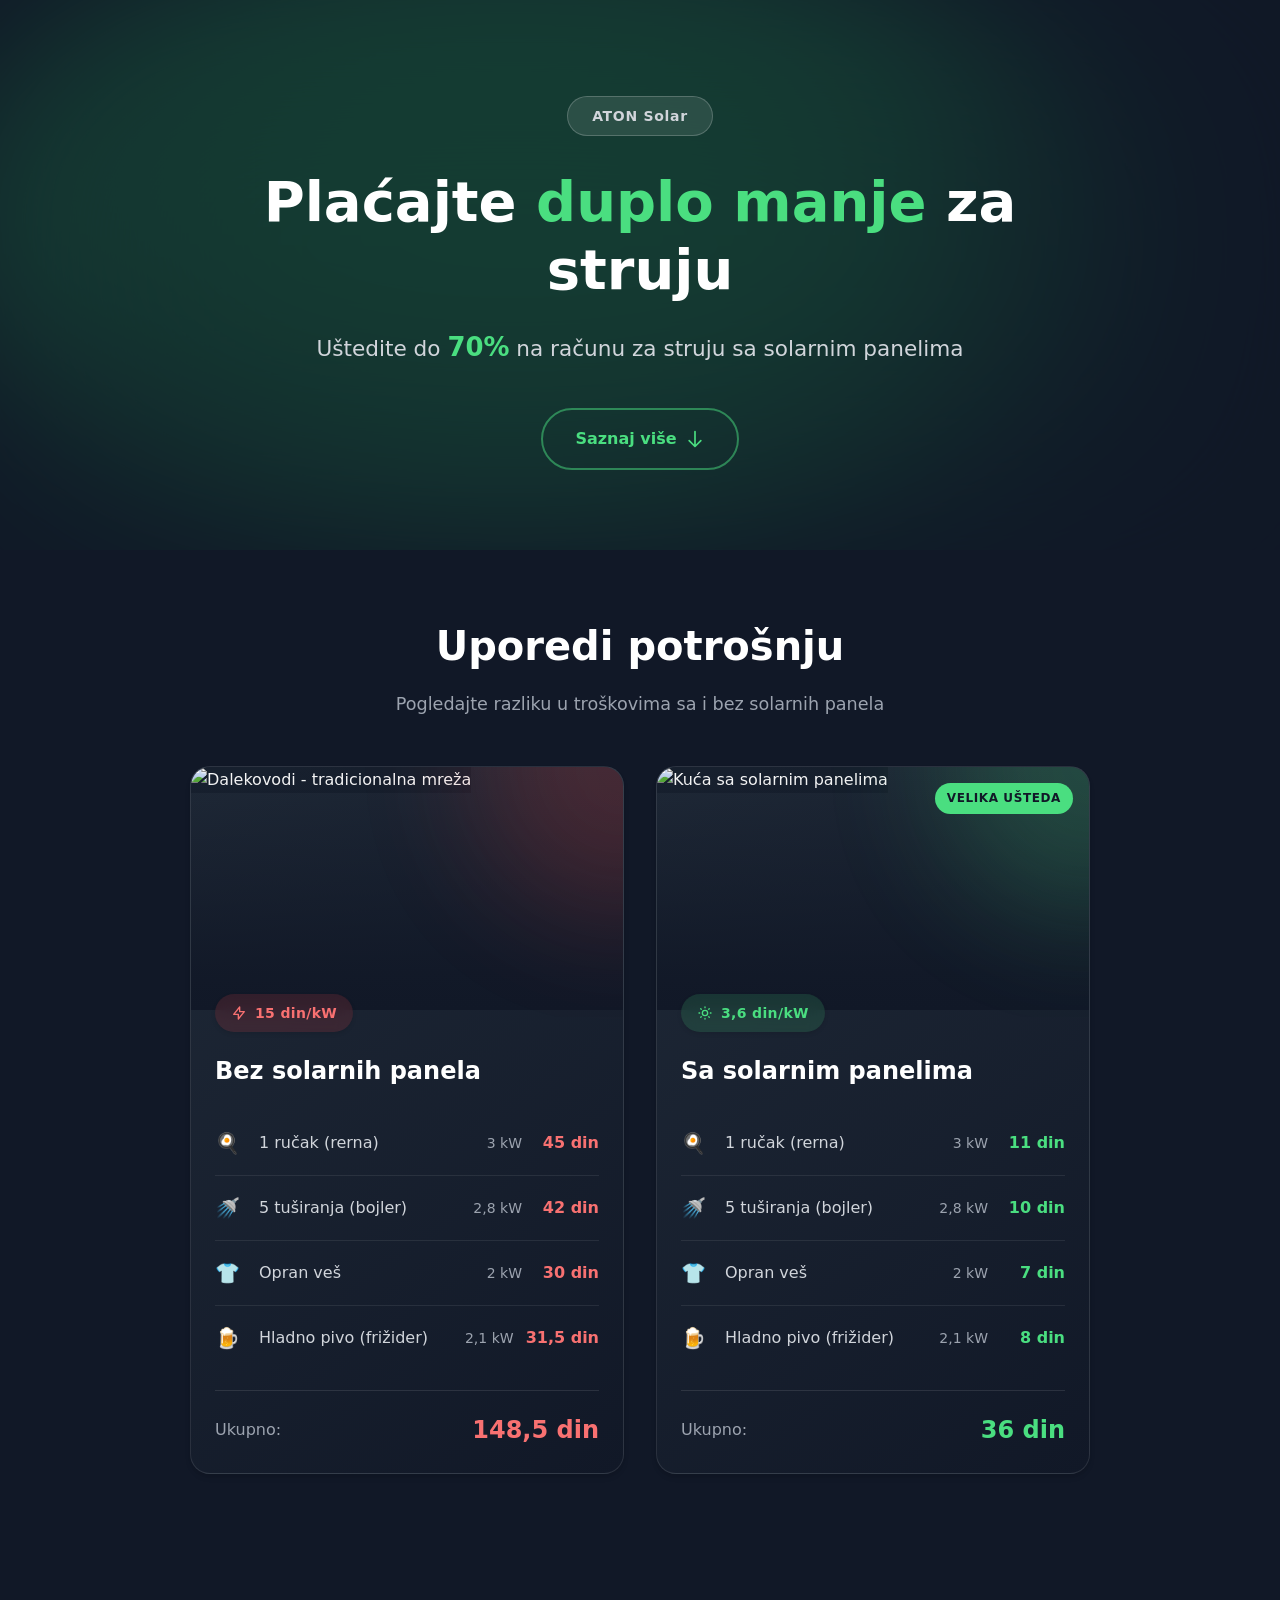
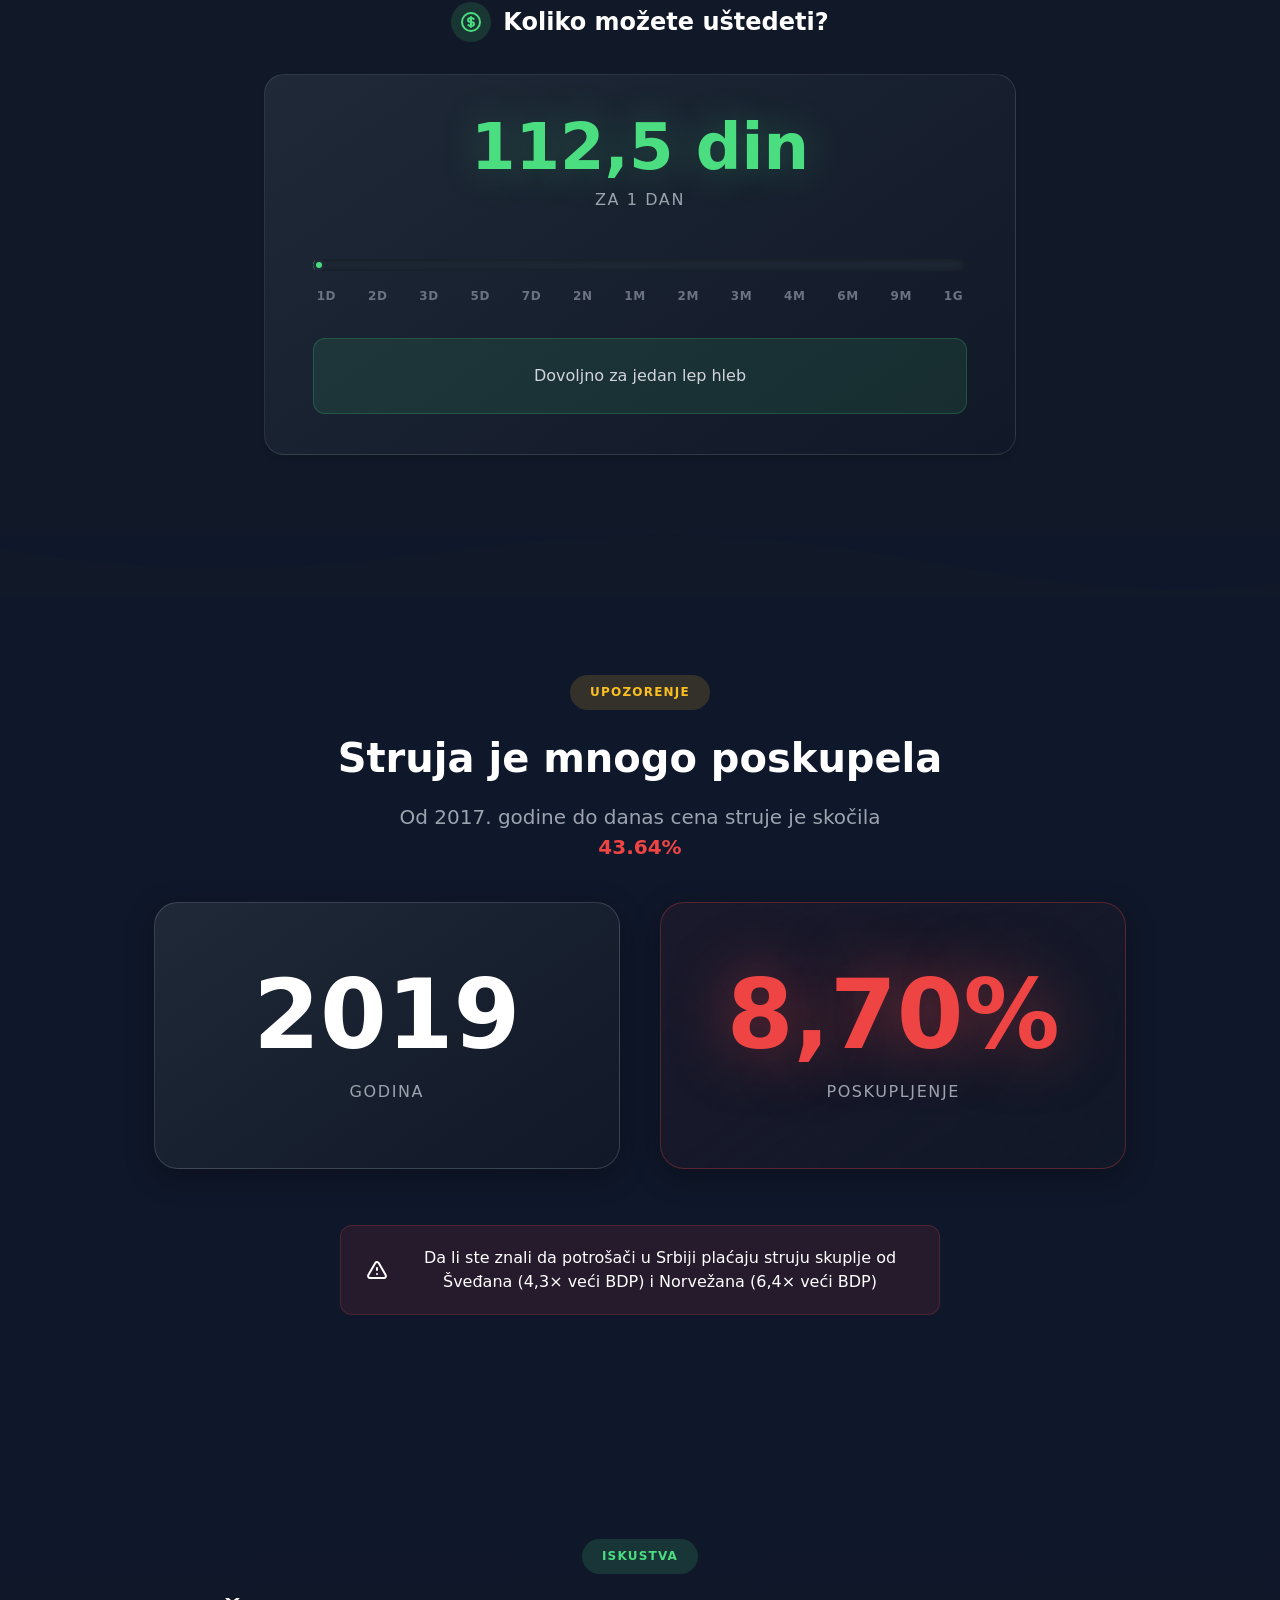
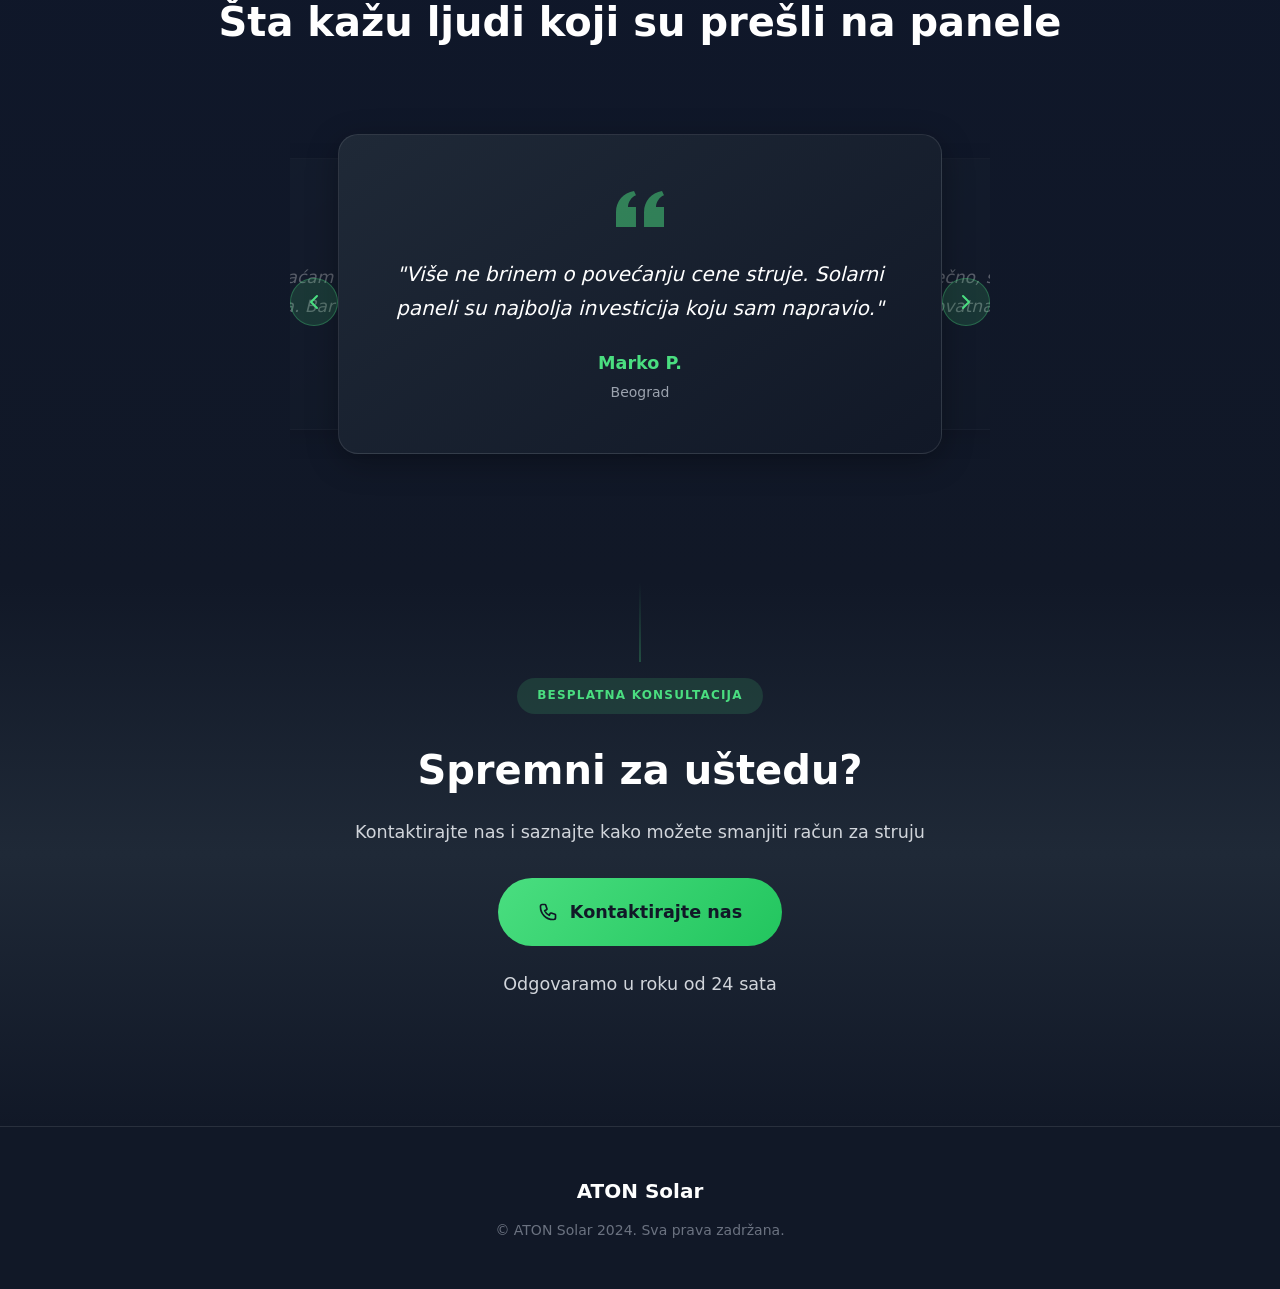
==== commit 1ea5528c: "Improve savings summary section layout and mobile responsiveness - Increase savings summary width to" ====
--- a/index.html
+++ b/index.html
@@ -167,19 +167,33 @@
         </span>
         <h3 class="savings-title">Koliko možete uštedeti?</h3>
       </div>
-      <div class="savings-grid">
-        <div class="savings-card">
-          <span class="savings-period">Za jedan dan</span>
-          <span class="savings-amount">112,5 din</span>
-        </div>
-        <div class="savings-card savings-card--highlight">
-          <span class="savings-period">Za mesec dana</span>
-          <span class="savings-amount">3.375 din</span>
-        </div>
-        <div class="savings-card savings-card--featured">
-          <span class="savings-period">Za godinu dana</span>
-          <span class="savings-amount">41.063 din</span>
-        </div>
+
+      <div class="savings-slider-container">
+        <div class="savings-amount-display">
+          <span class="savings-amount" id="savingsAmount">112,5 din</span>
+          <span class="savings-period" id="savingsPeriod">Za 1 dan</span>
+        </div>
+
+        <div class="slider-wrapper">
+          <input class="savings-slider" type="range" name="" value="0" min="0" max="12" onChange="updateSavings(this.value)" onmousemove="updateSavings(this.value)">
+          <div class="slider-labels">
+            <span>1d</span>
+            <span>2d</span>
+            <span>3d</span>
+            <span>5d</span>
+            <span>7d</span>
+            <span>2n</span>
+            <span>1m</span>
+            <span>2m</span>
+            <span>3m</span>
+            <span>4m</span>
+            <span>6m</span>
+            <span>9m</span>
+            <span>1g</span>
+          </div>
+        </div>
+
+        <div class="savings-message" id="savingsMessage">Dovoljno za jedan lep hleb</div>
       </div>
     </div>
   </section>
@@ -348,6 +362,32 @@
   </footer>
 
   <script>
+    // Savings slider functionality
+    function updateSavings(value) {
+      const sliderData = [
+        { days: 1, amount: '112,5 din', period: 'Za 1 dan', message: 'Dovoljno za jedan lep hleb' },
+        { days: 2, amount: '225 din', period: 'Za 2 dana', message: 'Kilo banana 🍌' },
+        { days: 3, amount: '337,5 din', period: 'Za 3 dana', message: 'Burek i jogurt' },
+        { days: 5, amount: '562,5 din', period: 'Za 5 dana', message: 'Pola kg domaćeg sira' },
+        { days: 7, amount: '787,5 din', period: 'Za nedelju dana', message: 'Mesečna pretplata za streaming servis' },
+        { days: 14, amount: '1.575 din', period: 'Za 2 nedelje', message: 'Bioskop i kokice za dvoje' },
+        { days: 30, amount: '3.375 din', period: 'Za mesec dana', message: 'Mesečna članarina u teretani' },
+        { days: 60, amount: '6.750 din', period: 'Za 2 meseca', message: 'Nova zimska jakna ili cipele' },
+        { days: 90, amount: '10.125 din', period: 'Za 3 meseca', message: 'Pun rezervoar goriva' },
+        { days: 120, amount: '13.500 din', period: 'Za 4 meseca', message: 'Mali servis' },
+        { days: 180, amount: '20.250 din', period: 'Za 6 meseci', message: 'Lepo vikend putovanje' },
+        { days: 270, amount: '30.375 din', period: 'Za 9 meseci', message: 'Registracija za auto' },
+        { days: 365, amount: '41.063 din', period: 'Za godinu dana', message: 'Avionska karta ✈️' }
+      ];
+
+      const index = parseInt(value);
+      const data = sliderData[index];
+
+      document.getElementById('savingsAmount').innerHTML = data.amount;
+      document.getElementById('savingsPeriod').innerHTML = data.period;
+      document.getElementById('savingsMessage').innerHTML = data.message;
+    }
+
     // Mobile carousel functionality
     const container = document.querySelector('.container');
     const indicators = document.querySelectorAll('.indicator');
--- a/style.css
+++ b/style.css
@@ -44,11 +44,6 @@
 .section-label--warning {
   background: rgba(251, 191, 36, 0.15);
   color: #fbbf24;
-}
-
-.section-label--info {
-  background: rgba(96, 165, 250, 0.15);
-  color: #60a5fa;
 }
 
 .section-header h2 {
@@ -279,65 +274,6 @@
   60% {
     transform: translateY(3px);
   }
-}
-
-/* ==========================================
-   SECTION DIVIDERS
-   ========================================== */
-.section-divider {
-  display: flex;
-  align-items: center;
-  justify-content: center;
-  gap: 1.5rem;
-  padding: 2rem 2rem;
-  background: #111827;
-}
-
-.section-divider--dark {
-  background: linear-gradient(180deg, #0f172a 0%, #111827 100%);
-}
-
-.divider-line {
-  flex: 1;
-  max-width: 150px;
-  height: 1px;
-  background: linear-gradient(90deg, transparent, rgba(255, 255, 255, 0.2), transparent);
-}
-
-.divider-icon {
-  width: 48px;
-  height: 48px;
-  display: flex;
-  align-items: center;
-  justify-content: center;
-  background: rgba(74, 222, 128, 0.1);
-  border: 1px solid rgba(74, 222, 128, 0.3);
-  border-radius: 50%;
-  color: #4ade80;
-}
-
-.divider-icon--green {
-  background: rgba(74, 222, 128, 0.1);
-  border-color: rgba(74, 222, 128, 0.3);
-  color: #4ade80;
-}
-
-.divider-icon svg {
-  width: 24px;
-  height: 24px;
-}
-
-.divider-label {
-  padding: 0.5rem 1.5rem;
-  background: rgba(74, 222, 128, 0.1);
-  border: 1px solid rgba(74, 222, 128, 0.3);
-  border-radius: 9999px;
-  color: #4ade80;
-  font-size: 0.75rem;
-  font-weight: 600;
-  text-transform: uppercase;
-  letter-spacing: 0.1em;
-  white-space: nowrap;
 }
 
 /* Wave Divider */
@@ -636,8 +572,9 @@
    SAVINGS SUMMARY
    ========================================== */
 .savings-summary {
-  max-width: 800px;
-  margin: 4rem auto 0;
+  width: 80%;
+  max-width: 1400px;
+  margin: 8rem auto 0;
   padding: 0 1rem;
 }
 
@@ -671,53 +608,149 @@
   font-size: 1.5rem;
 }
 
-.savings-grid {
-  display: grid;
-  grid-template-columns: repeat(3, 1fr);
-  gap: 1.25rem;
-}
-
-.savings-card {
+/* Slider Container */
+.savings-slider-container {
+  width: 80%;
+  max-width: 1400px;
+  margin: 0 auto;
+  padding: 2.5rem 3rem;
   background: linear-gradient(145deg, #1f2937, #111827);
   border: 1px solid rgba(255, 255, 255, 0.1);
-  border-radius: 16px;
-  padding: 2rem 1.25rem;
+  border-radius: 20px;
+  box-shadow: 0 4px 6px -1px rgba(0, 0, 0, 0.1);
+}
+
+/* Amount Display */
+.savings-amount-display {
   text-align: center;
-  display: flex;
-  flex-direction: column;
-  gap: 0.75rem;
-  transition: transform 0.3s ease, border-color 0.3s ease;
-}
-
-.savings-card:hover {
-  transform: translateY(-3px);
-}
-
-.savings-card--highlight {
-  border-color: rgba(74, 222, 128, 0.3);
-}
-
-.savings-card--featured {
-  border-color: rgba(251, 191, 36, 0.5);
-  background: linear-gradient(145deg, #292524, #1c1917);
+  margin-bottom: 2.5rem;
+}
+
+.savings-amount {
+  display: block;
+  font-size: clamp(2.5rem, 8vw, 4rem);
+  font-weight: 800;
+  color: #4ade80;
+  line-height: 1;
+  margin-bottom: 0.5rem;
+  text-shadow: 0 0 40px rgba(74, 222, 128, 0.3);
+  font-variant-numeric: tabular-nums;
 }
 
 .savings-period {
-  font-size: 0.875rem;
+  display: block;
+  font-size: 1rem;
   color: #9ca3af;
   text-transform: uppercase;
+  letter-spacing: 0.1em;
+  font-weight: 500;
+}
+
+/* Slider Wrapper */
+.slider-wrapper {
+  margin-bottom: 2rem;
+  position: relative;
+}
+
+
+/* Range Input Styling */
+.savings-slider {
+  width: 100%;
+  height: 12px;
+  -webkit-appearance: none;
+  appearance: none;
+  background: linear-gradient(to right, rgba(74, 222, 128, 0.3) 50%, #1f2937 50%);
+  background-size: 200% 100%;
+  background-position: right bottom;
+  outline: none;
+  border-radius: 12px;
+  overflow: hidden;
+  box-shadow: inset 0 0 8px rgba(0, 0, 0, 0.5), 0 0 0 rgba(74, 222, 128, 0);
+  cursor: pointer;
+  margin-bottom: 1rem;
+  animation: sliderSweep 8s ease-in-out infinite, sliderGlow 8s ease-in-out infinite;
+  transition: animation-play-state 0.3s ease;
+}
+
+.savings-slider:hover {
+  animation-play-state: paused;
+}
+
+.savings-slider::-webkit-slider-thumb {
+  -webkit-appearance: none;
+  appearance: none;
+  width: 12px;
+  height: 12px;
+  border-radius: 50%;
+  background: #4ade80;
+  cursor: pointer;
+  border: 3px solid #1f2937;
+  box-shadow: -600px 0 0 590px #4ade80;
+  transition: all 0.3s ease;
+}
+
+.savings-slider::-webkit-slider-thumb:hover {
+  background: #22c55e;
+  box-shadow: -600px 0 0 590px #22c55e;
+  transform: scale(1.2);
+}
+
+.savings-slider::-webkit-slider-thumb:active {
+  transform: scale(1);
+}
+
+.savings-slider::-moz-range-thumb {
+  width: 12px;
+  height: 12px;
+  border-radius: 50%;
+  background: #4ade80;
+  cursor: pointer;
+  border: 3px solid #1f2937;
+  box-shadow: -600px 0 0 590px #4ade80;
+  transition: all 0.3s ease;
+}
+
+.savings-slider::-moz-range-thumb:hover {
+  background: #22c55e;
+  box-shadow: -600px 0 0 590px #22c55e;
+  transform: scale(1.2);
+}
+
+.savings-slider::-moz-range-thumb:active {
+  transform: scale(1);
+}
+
+/* Slider Labels */
+.slider-labels {
+  display: flex;
+  justify-content: space-between;
+  padding: 0 0.25rem;
+}
+
+.slider-labels span {
+  font-size: 0.75rem;
+  color: #6b7280;
+  text-align: center;
+  font-weight: 600;
+  text-transform: uppercase;
   letter-spacing: 0.05em;
-}
-
-.savings-amount {
-  font-size: 1.75rem;
-  font-weight: bold;
-  color: #4ade80;
-}
-
-.savings-card--featured .savings-amount {
-  color: #fbbf24;
-  font-size: 2rem;
+  transition: color 0.3s ease;
+}
+
+/* Savings Message */
+.savings-message {
+  text-align: center;
+  padding: 1.5rem;
+  background: rgba(74, 222, 128, 0.1);
+  border: 1px solid rgba(74, 222, 128, 0.2);
+  border-radius: 12px;
+  color: #d1d5db;
+  font-size: 1rem;
+  line-height: 1.6;
+  min-height: 4rem;
+  display: flex;
+  align-items: center;
+  justify-content: center;
 }
 
 /* ==========================================
@@ -850,85 +883,6 @@
   line-height: 1.5;
 }
 
-.question-block {
-  margin-bottom: 2.5rem;
-}
-
-.price-increase-title {
-  font-size: clamp(1.25rem, 3vw, 1.75rem);
-  color: white;
-  line-height: 1.4;
-  margin-bottom: 0;
-  font-weight: 500;
-}
-
-.price-choice {
-  display: flex;
-  align-items: center;
-  justify-content: center;
-  gap: 1.5rem;
-  max-width: 600px;
-  margin: 0 auto;
-}
-
-.choice-vs {
-  color: #6b7280;
-  font-size: 0.875rem;
-  font-weight: 500;
-  text-transform: uppercase;
-  letter-spacing: 0.1em;
-}
-
-.choice-card {
-  flex: 1;
-  padding: 2rem 1.5rem;
-  border-radius: 16px;
-  display: flex;
-  flex-direction: column;
-  align-items: center;
-  gap: 0.75rem;
-  transition: transform 0.3s ease;
-}
-
-.choice-card:hover {
-  transform: translateY(-5px);
-}
-
-.choice-card--bad {
-  background: linear-gradient(145deg, rgba(239, 68, 68, 0.15), rgba(239, 68, 68, 0.05));
-  border: 1px solid rgba(239, 68, 68, 0.3);
-}
-
-.choice-card--good {
-  background: linear-gradient(145deg, rgba(74, 222, 128, 0.15), rgba(74, 222, 128, 0.05));
-  border: 1px solid rgba(74, 222, 128, 0.3);
-}
-
-.choice-icon {
-  width: 2.5rem;
-  height: 2.5rem;
-}
-
-.choice-card--bad .choice-icon {
-  color: #f87171;
-}
-
-.choice-card--good .choice-icon {
-  color: #4ade80;
-}
-
-.choice-label {
-  font-size: 1.125rem;
-  font-weight: 600;
-  color: white;
-}
-
-.choice-desc {
-  font-size: 0.875rem;
-  color: #9ca3af;
-  text-align: center;
-}
-
 /* ==========================================
    TESTIMONIALS SECTION
    ========================================== */
@@ -1115,88 +1069,6 @@
 }
 
 /* ==========================================
-   FORMULA SECTION
-   ========================================== */
-.formula {
-  padding: 5rem 2rem 6rem;
-  background: linear-gradient(145deg, #1f2937, #111827);
-}
-
-.formula-grid {
-  display: flex;
-  align-items: center;
-  justify-content: center;
-  gap: 1rem;
-  max-width: 900px;
-  margin: 0 auto;
-  flex-wrap: wrap;
-}
-
-.formula-step {
-  text-align: center;
-  padding: 2rem 1.5rem;
-  background: rgba(255, 255, 255, 0.05);
-  border-radius: 16px;
-  border: 1px solid rgba(255, 255, 255, 0.1);
-  flex: 1;
-  min-width: 200px;
-  max-width: 250px;
-}
-
-.formula-connector {
-  display: flex;
-  align-items: center;
-  justify-content: center;
-  color: #4ade80;
-  opacity: 0.5;
-}
-
-.formula-connector svg {
-  width: 24px;
-  height: 24px;
-}
-
-.step-number {
-  width: 50px;
-  height: 50px;
-  background: linear-gradient(135deg, #4ade80 0%, #22c55e 100%);
-  color: #111827;
-  border-radius: 50%;
-  display: flex;
-  align-items: center;
-  justify-content: center;
-  font-size: 1.5rem;
-  font-weight: bold;
-  margin: 0 auto 1.25rem;
-}
-
-.formula-step h4 {
-  margin-bottom: 0.75rem;
-  color: white;
-  font-size: 1.1rem;
-}
-
-.formula-step p {
-  color: #d1d5db;
-  margin-bottom: 0.25rem;
-}
-
-.formula-step .step-desc {
-  color: #9ca3af;
-  font-size: 0.875rem;
-}
-
-.formula-step code {
-  background: rgba(74, 222, 128, 0.15);
-  color: #4ade80;
-  padding: 0.75rem 1.25rem;
-  border-radius: 8px;
-  font-size: 1rem;
-  display: inline-block;
-  font-weight: 500;
-}
-
-/* ==========================================
    CTA SECTION
    ========================================== */
 .cta {
@@ -1331,6 +1203,27 @@
   }
 }
 
+@keyframes sliderSweep {
+  0% {
+    background-position: right bottom;
+  }
+  50% {
+    background-position: left bottom;
+  }
+  100% {
+    background-position: right bottom;
+  }
+}
+
+@keyframes sliderGlow {
+  0%, 100% {
+    box-shadow: inset 0 0 8px rgba(0, 0, 0, 0.5), 0 0 0 rgba(74, 222, 128, 0);
+  }
+  50% {
+    box-shadow: inset 0 0 8px rgba(0, 0, 0, 0.5), 0 0 20px rgba(74, 222, 128, 0.5);
+  }
+}
+
 /* ==========================================
    CAROUSEL
    ========================================== */
@@ -1380,15 +1273,16 @@
   }
 
   .aurora-color {
-    width: 100%;
-    height: 100%;
-    filter: blur(60px);
-    opacity: 0.5;
+    width: 120%;
+    height: 120%;
+    filter: blur(80px);
+    opacity: 0.7;
   }
 
   .aurora-overlay {
-    backdrop-filter: blur(80px);
-    -webkit-backdrop-filter: blur(80px);
+    backdrop-filter: blur(60px);
+    -webkit-backdrop-filter: blur(60px);
+    background-color: rgba(17, 24, 39, 0.65);
   }
 
   .hero h1 {
@@ -1413,22 +1307,6 @@
 
   .section-desc {
     font-size: 1rem;
-  }
-
-  /* Dividers */
-  .section-divider {
-    padding: 1.5rem 1rem;
-    gap: 1rem;
-  }
-
-  .divider-icon {
-    width: 40px;
-    height: 40px;
-  }
-
-  .divider-icon svg {
-    width: 20px;
-    height: 20px;
   }
 
   .wave-divider {
@@ -1489,6 +1367,8 @@
   /* Savings */
   .savings-summary {
     margin-top: 3rem;
+    width: 95%;
+    padding: 0 0.5rem;
   }
 
   .savings-header {
@@ -1501,15 +1381,41 @@
     font-size: 1.25rem;
   }
 
-  .savings-grid {
-    grid-template-columns: 1fr;
-    max-width: 300px;
-    margin: 0 auto;
-    gap: 1rem;
-  }
-
-  .savings-card {
-    padding: 1.5rem 1rem;
+  .savings-slider-container {
+    padding: 2rem 1.5rem;
+    width: 100%;
+  }
+
+  .savings-amount-display {
+    margin-bottom: 2.5rem;
+  }
+
+  .savings-amount {
+    font-size: 3rem;
+    margin-bottom: 0.75rem;
+  }
+
+  .savings-period {
+    font-size: 1rem;
+  }
+
+  .slider-wrapper {
+    margin-bottom: 2.5rem;
+  }
+
+  .slider-labels {
+    padding: 0.5rem 0;
+  }
+
+  .slider-labels span {
+    font-size: 0.7rem;
+  }
+
+  .savings-message {
+    padding: 1.5rem;
+    font-size: 1rem;
+    min-height: 4rem;
+    line-height: 1.5;
   }
 
   /* Price Increase */
@@ -1610,33 +1516,6 @@
     pointer-events: none;
   }
 
-  /* Formula */
-  .formula {
-    padding: 4rem 1.5rem 5rem;
-  }
-
-  .formula-grid {
-    flex-direction: column;
-    gap: 1rem;
-  }
-
-  .formula-connector {
-    transform: rotate(90deg);
-  }
-
-  .formula-step {
-    max-width: 100%;
-    width: 100%;
-    padding: 1.5rem 1.25rem;
-  }
-
-  .step-number {
-    width: 45px;
-    height: 45px;
-    font-size: 1.25rem;
-    margin-bottom: 1rem;
-  }
-
   /* CTA */
   .cta {
     padding: 5rem 1.5rem;
@@ -1679,12 +1558,43 @@
   }
 
   .aurora-color {
-    filter: blur(50px);
-    opacity: 0.4;
-  }
-
-  .savings-card--featured .savings-amount {
-    font-size: 1.75rem;
+    filter: blur(70px);
+    opacity: 0.65;
+  }
+
+  .savings-summary {
+    width: 98%;
+  }
+
+  .savings-slider-container {
+    padding: 1.75rem 1.25rem;
+  }
+
+  .savings-amount {
+    font-size: 2.5rem;
+  }
+
+  .savings-period {
+    font-size: 0.9rem;
+  }
+
+  .slider-wrapper {
+    margin-bottom: 2rem;
+  }
+
+  .slider-labels {
+    padding: 0.375rem 0;
+  }
+
+  .slider-labels span {
+    font-size: 0.65rem;
+  }
+
+  .savings-message {
+    padding: 1.25rem;
+    font-size: 0.95rem;
+    min-height: 3.5rem;
+    line-height: 1.4;
   }
 
   .price-increase-subtitle {
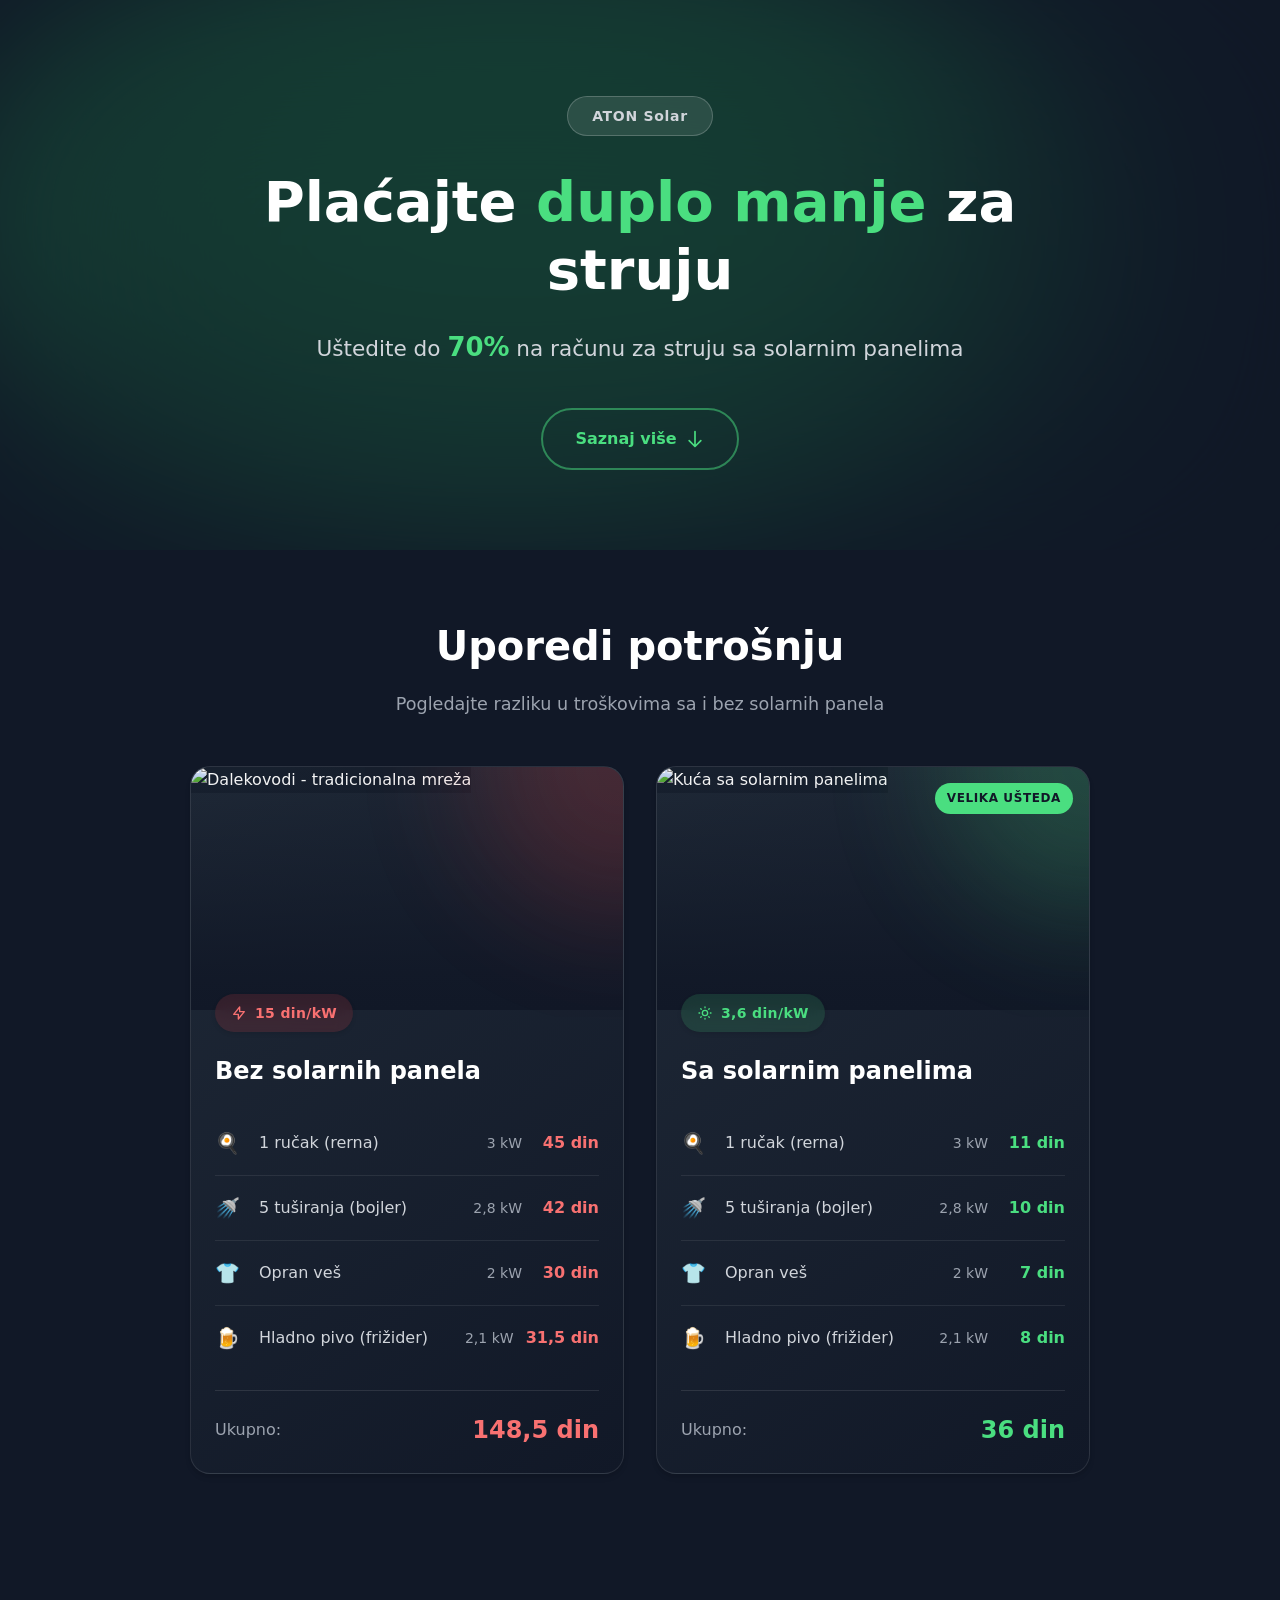
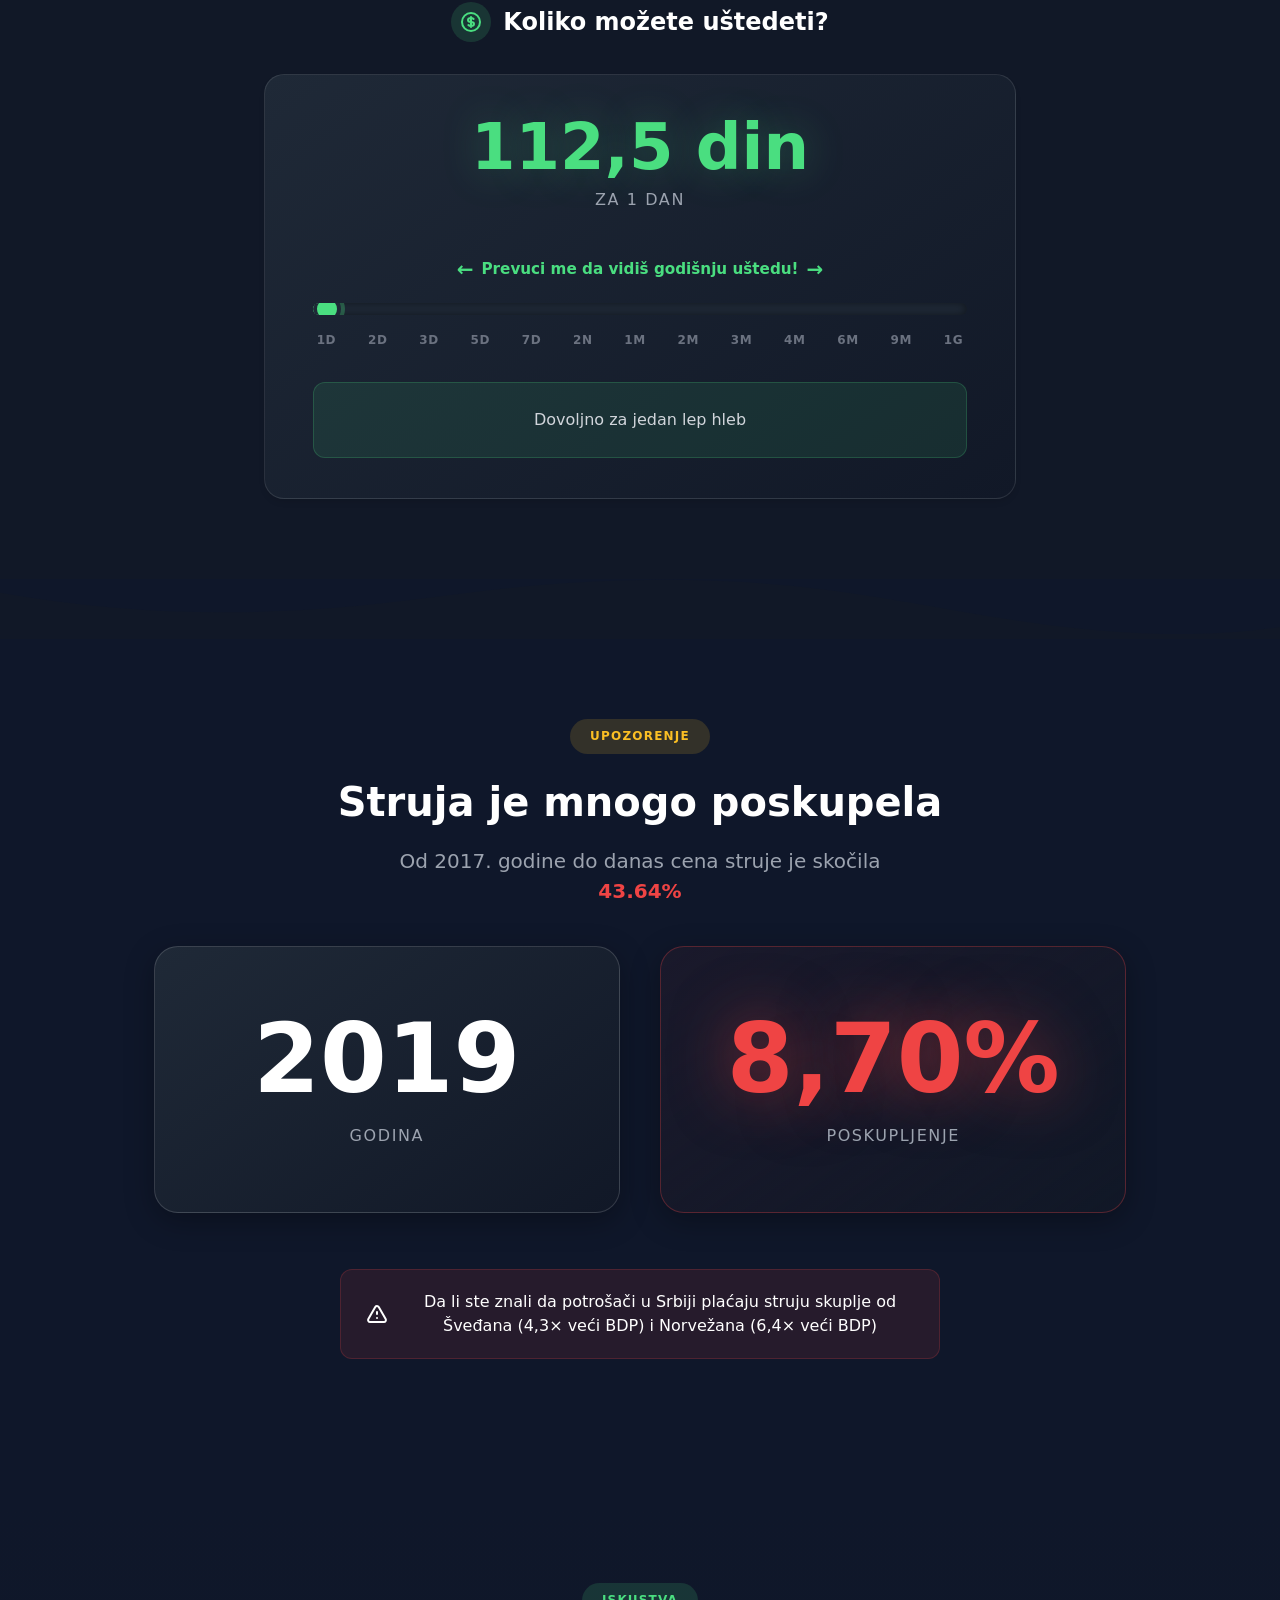
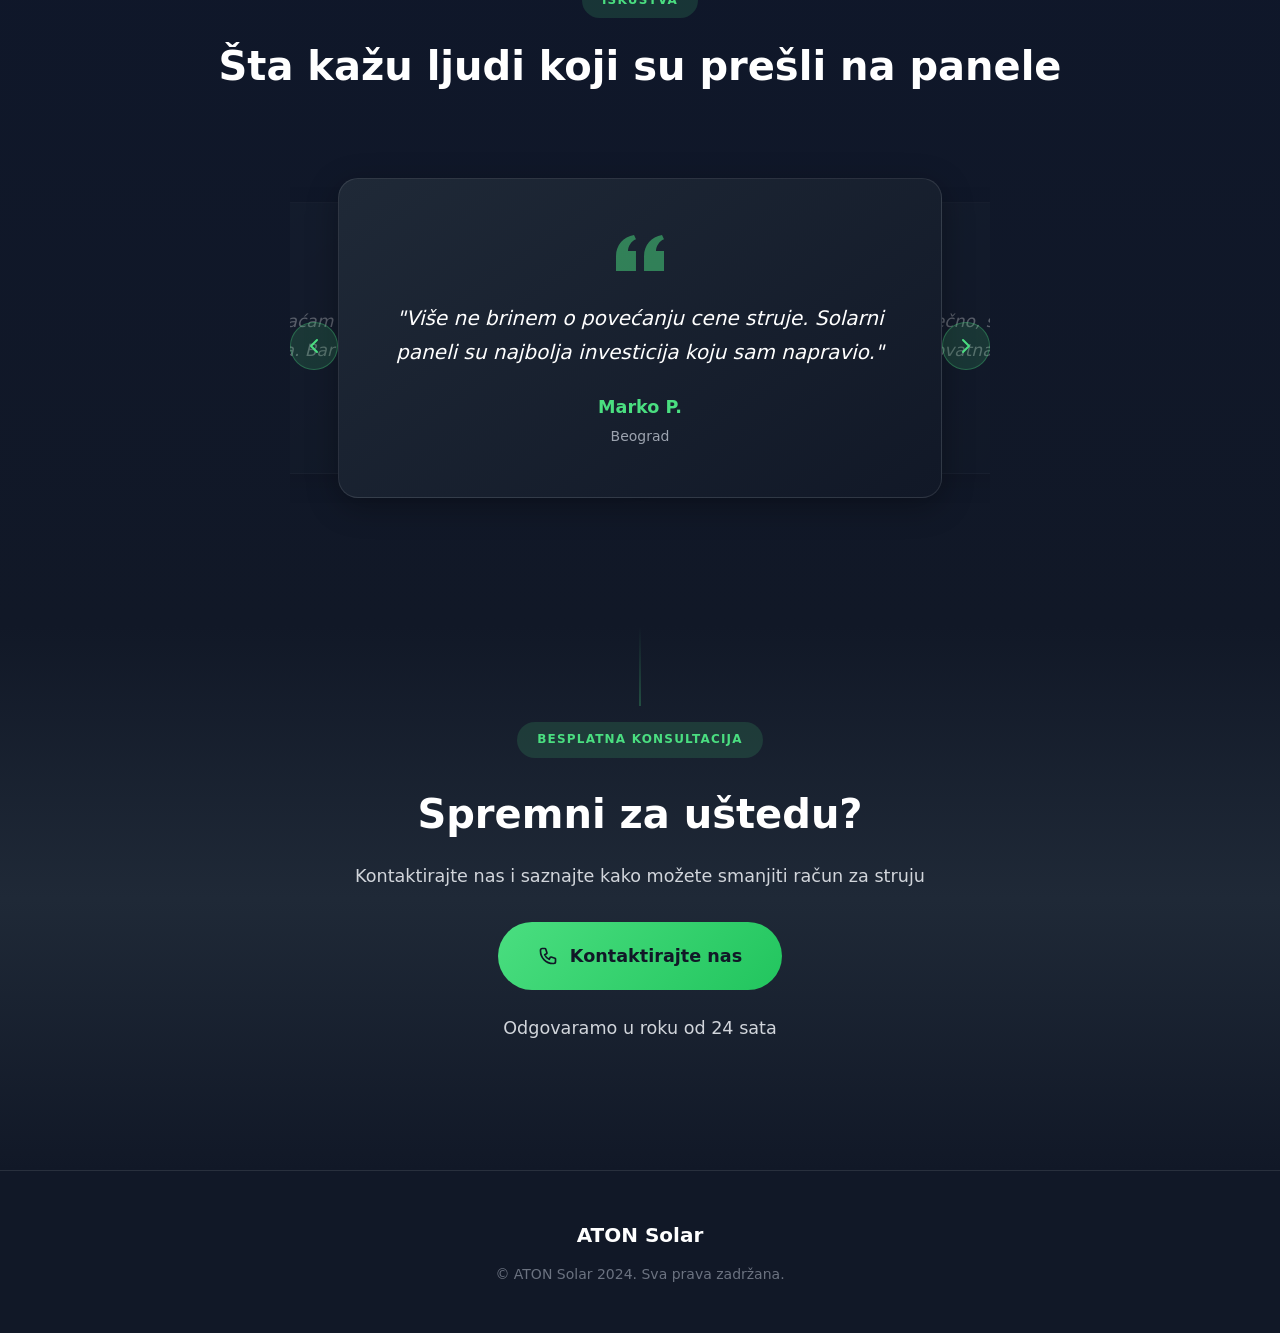
==== commit cc9aa14a: "Improve slider visibility and mobile UX - Enlarged slider thumb from 12px to 28px with glowing effec" ====
--- a/index.html
+++ b/index.html
@@ -175,7 +175,12 @@
         </div>
 
         <div class="slider-wrapper">
-          <input class="savings-slider" type="range" name="" value="0" min="0" max="12" onChange="updateSavings(this.value)" onmousemove="updateSavings(this.value)">
+          <div class="slider-hint">
+            <span class="slider-hint-arrow">←</span>
+            <span>Prevuci me da vidiš godišnju uštedu!</span>
+            <span class="slider-hint-arrow">→</span>
+          </div>
+          <input class="savings-slider" type="range" name="" value="0" min="0" max="12" oninput="updateSavings(this.value)">
           <div class="slider-labels">
             <span>1d</span>
             <span>2d</span>
--- a/style.css
+++ b/style.css
@@ -97,17 +97,17 @@
 
 .aurora-color:nth-child(1) {
   background-color: #22c55e;
-  animation: aurora-hue 10s linear infinite, aurora-move1 19s linear infinite;
+  animation: aurora-hue 8s linear infinite, aurora-move1 14s linear infinite;
 }
 
 .aurora-color:nth-child(2) {
   background-color: #4ade80;
-  animation: aurora-hue 15s linear infinite, aurora-move2 25s linear infinite;
+  animation: aurora-hue 12s linear infinite, aurora-move2 18s linear infinite;
 }
 
 .aurora-color:nth-child(3) {
   background-color: #16a34a;
-  animation: aurora-hue 20s linear infinite, aurora-move3 15s linear infinite;
+  animation: aurora-hue 15s linear infinite, aurora-move3 11s linear infinite;
 }
 
 .aurora-overlay {
@@ -679,45 +679,92 @@
 .savings-slider::-webkit-slider-thumb {
   -webkit-appearance: none;
   appearance: none;
-  width: 12px;
-  height: 12px;
+  width: 28px;
+  height: 28px;
   border-radius: 50%;
   background: #4ade80;
-  cursor: pointer;
-  border: 3px solid #1f2937;
-  box-shadow: -600px 0 0 590px #4ade80;
+  cursor: grab;
+  border: 4px solid #1f2937;
+  box-shadow: -600px 0 0 586px #4ade80, 0 0 0 4px rgba(74, 222, 128, 0.3);
   transition: all 0.3s ease;
 }
 
 .savings-slider::-webkit-slider-thumb:hover {
   background: #22c55e;
-  box-shadow: -600px 0 0 590px #22c55e;
-  transform: scale(1.2);
+  box-shadow: -600px 0 0 586px #22c55e, 0 0 0 6px rgba(34, 197, 94, 0.4);
+  transform: scale(1.15);
 }
 
 .savings-slider::-webkit-slider-thumb:active {
-  transform: scale(1);
+  cursor: grabbing;
+  transform: scale(1.05);
 }
 
 .savings-slider::-moz-range-thumb {
-  width: 12px;
-  height: 12px;
+  width: 28px;
+  height: 28px;
   border-radius: 50%;
   background: #4ade80;
-  cursor: pointer;
-  border: 3px solid #1f2937;
-  box-shadow: -600px 0 0 590px #4ade80;
+  cursor: grab;
+  border: 4px solid #1f2937;
+  box-shadow: -600px 0 0 586px #4ade80, 0 0 0 4px rgba(74, 222, 128, 0.3);
   transition: all 0.3s ease;
 }
 
 .savings-slider::-moz-range-thumb:hover {
   background: #22c55e;
-  box-shadow: -600px 0 0 590px #22c55e;
-  transform: scale(1.2);
+  box-shadow: -600px 0 0 586px #22c55e, 0 0 0 6px rgba(34, 197, 94, 0.4);
+  transform: scale(1.15);
 }
 
 .savings-slider::-moz-range-thumb:active {
-  transform: scale(1);
+  cursor: grabbing;
+  transform: scale(1.05);
+}
+
+/* Slider Hint */
+.slider-hint {
+  text-align: center;
+  color: #4ade80;
+  font-size: 0.95rem;
+  font-weight: 600;
+  margin-bottom: 0.75rem;
+  display: flex;
+  align-items: center;
+  justify-content: center;
+  gap: 0.5rem;
+  animation: slideHint 2s ease-in-out infinite;
+}
+
+.slider-hint-arrow {
+  font-size: 1.25rem;
+  animation: arrowBounce 1.5s ease-in-out infinite;
+}
+
+.slider-hint-arrow:first-child {
+  animation-delay: 0s;
+}
+
+.slider-hint-arrow:last-child {
+  animation-delay: 0.15s;
+}
+
+@keyframes slideHint {
+  0%, 100% {
+    opacity: 0.8;
+  }
+  50% {
+    opacity: 1;
+  }
+}
+
+@keyframes arrowBounce {
+  0%, 100% {
+    transform: translateX(0);
+  }
+  50% {
+    transform: translateX(3px);
+  }
 }
 
 /* Slider Labels */
@@ -1273,16 +1320,16 @@
   }
 
   .aurora-color {
-    width: 120%;
-    height: 120%;
-    filter: blur(80px);
-    opacity: 0.7;
+    width: 100%;
+    height: 100%;
+    filter: blur(90px);
+    opacity: 0.5;
   }
 
   .aurora-overlay {
-    backdrop-filter: blur(60px);
-    -webkit-backdrop-filter: blur(60px);
-    background-color: rgba(17, 24, 39, 0.65);
+    backdrop-filter: blur(80px);
+    -webkit-backdrop-filter: blur(80px);
+    background-color: rgba(17, 24, 39, 0.85);
   }
 
   .hero h1 {
@@ -1403,6 +1450,15 @@
     margin-bottom: 2.5rem;
   }
 
+  .slider-hint {
+    font-size: 0.85rem;
+    flex-wrap: wrap;
+  }
+
+  .slider-hint-arrow {
+    font-size: 1.1rem;
+  }
+
   .slider-labels {
     padding: 0.5rem 0;
   }
@@ -1558,8 +1614,8 @@
   }
 
   .aurora-color {
-    filter: blur(70px);
-    opacity: 0.65;
+    filter: blur(90px);
+    opacity: 0.5;
   }
 
   .savings-summary {
@@ -1580,6 +1636,15 @@
 
   .slider-wrapper {
     margin-bottom: 2rem;
+  }
+
+  .slider-hint {
+    font-size: 0.8rem;
+    gap: 0.35rem;
+  }
+
+  .slider-hint-arrow {
+    font-size: 1rem;
   }
 
   .slider-labels {
